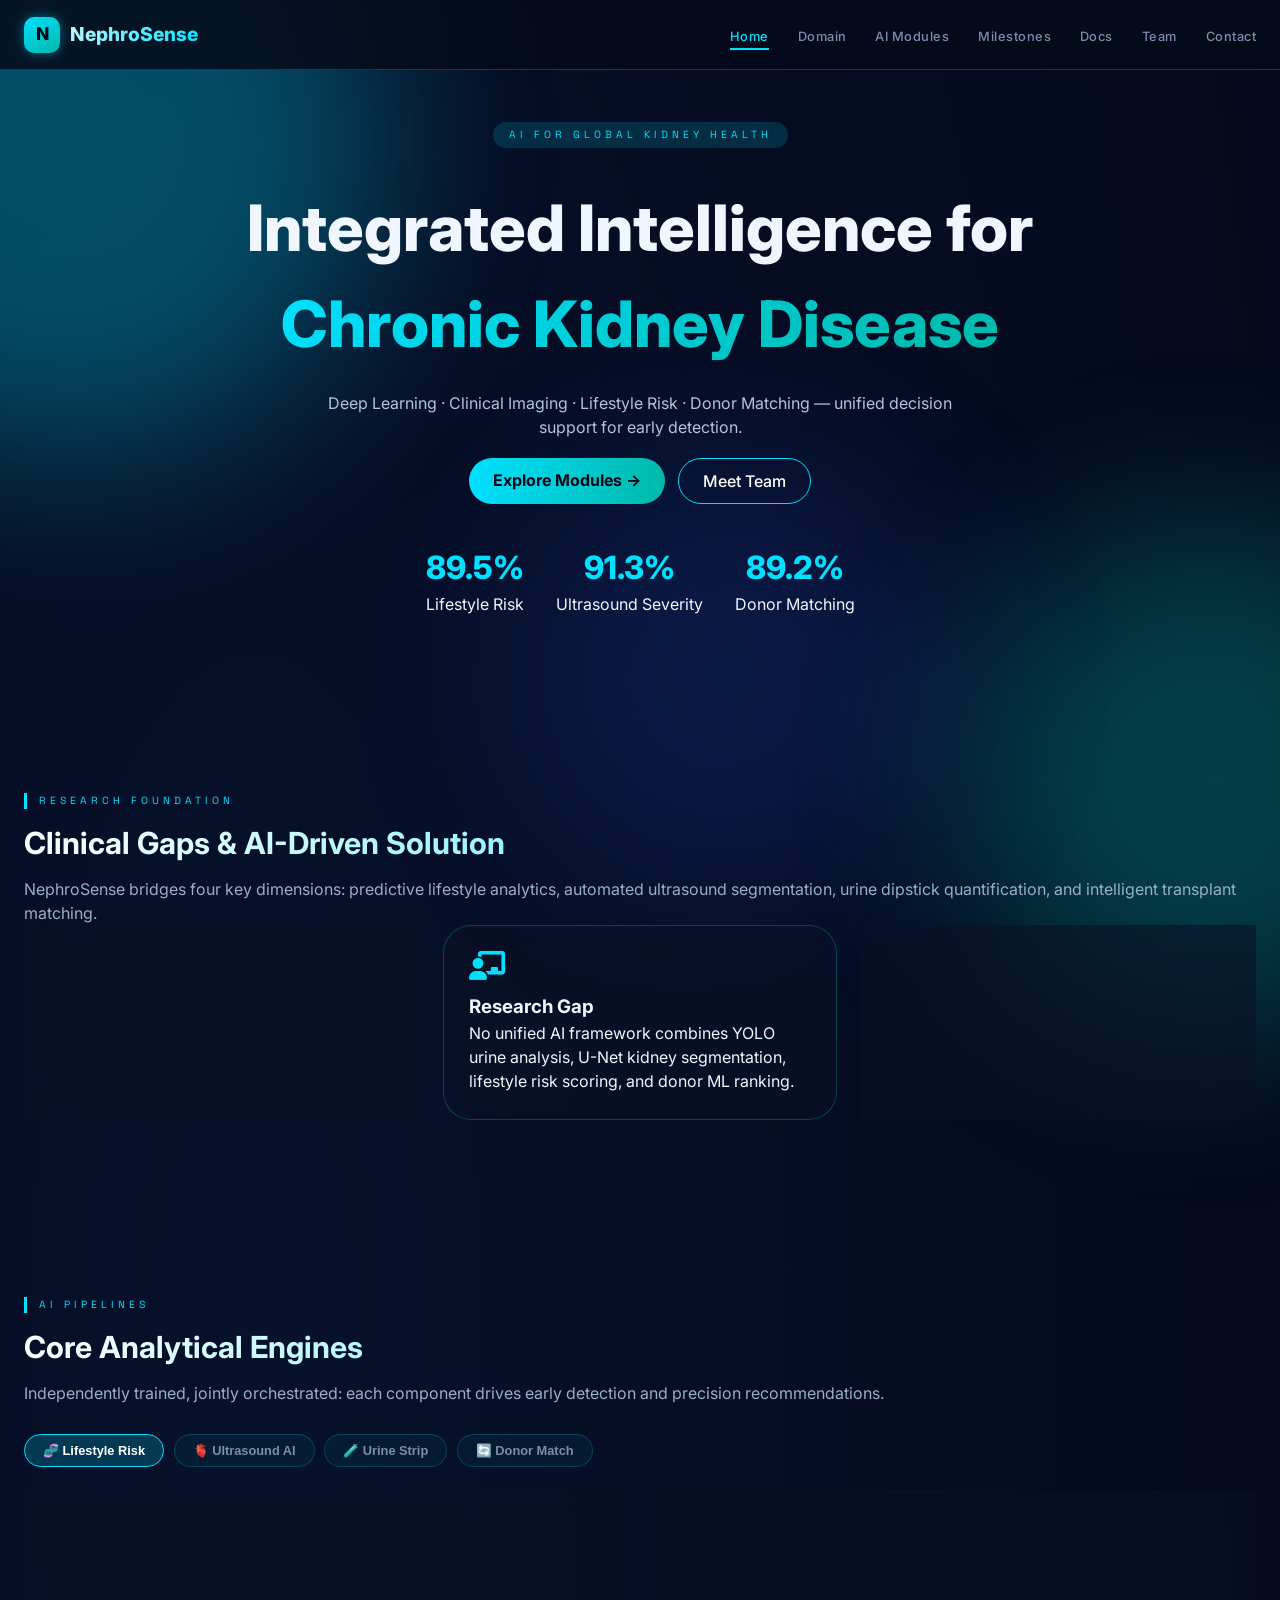
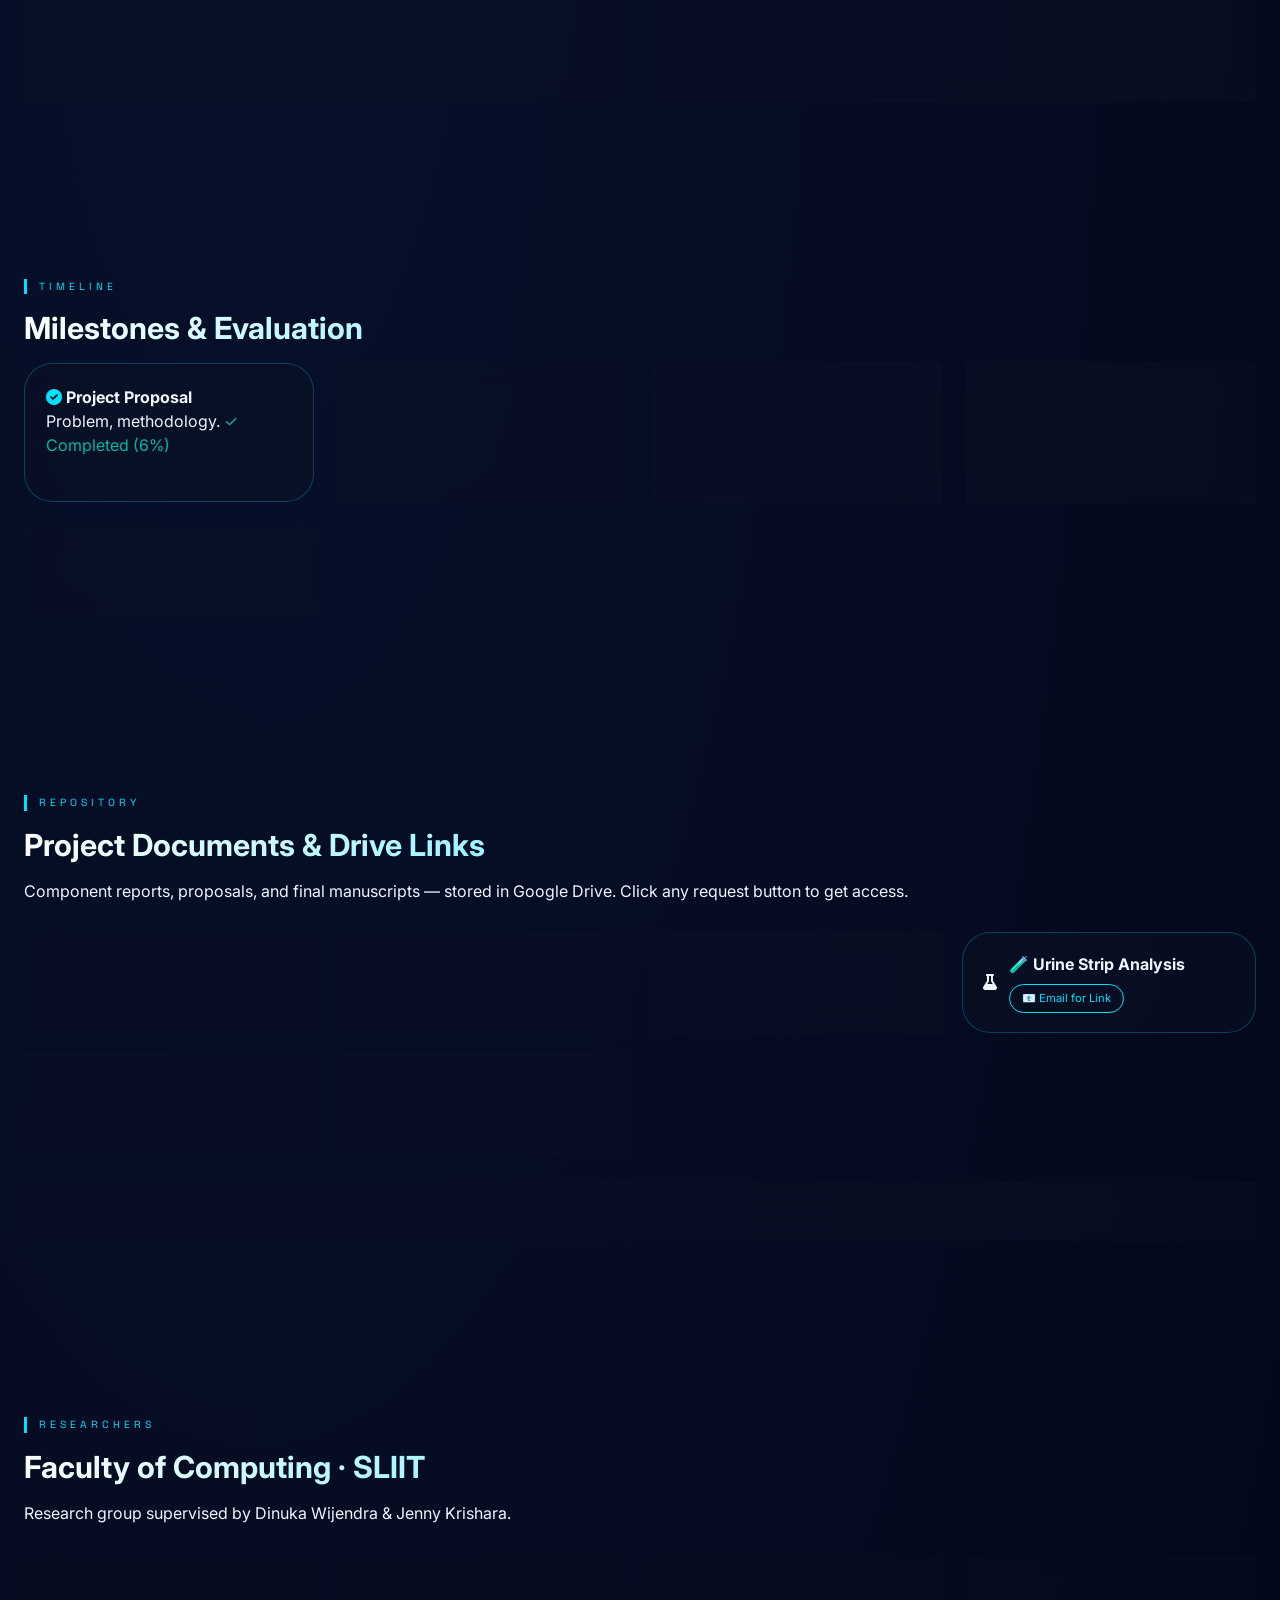
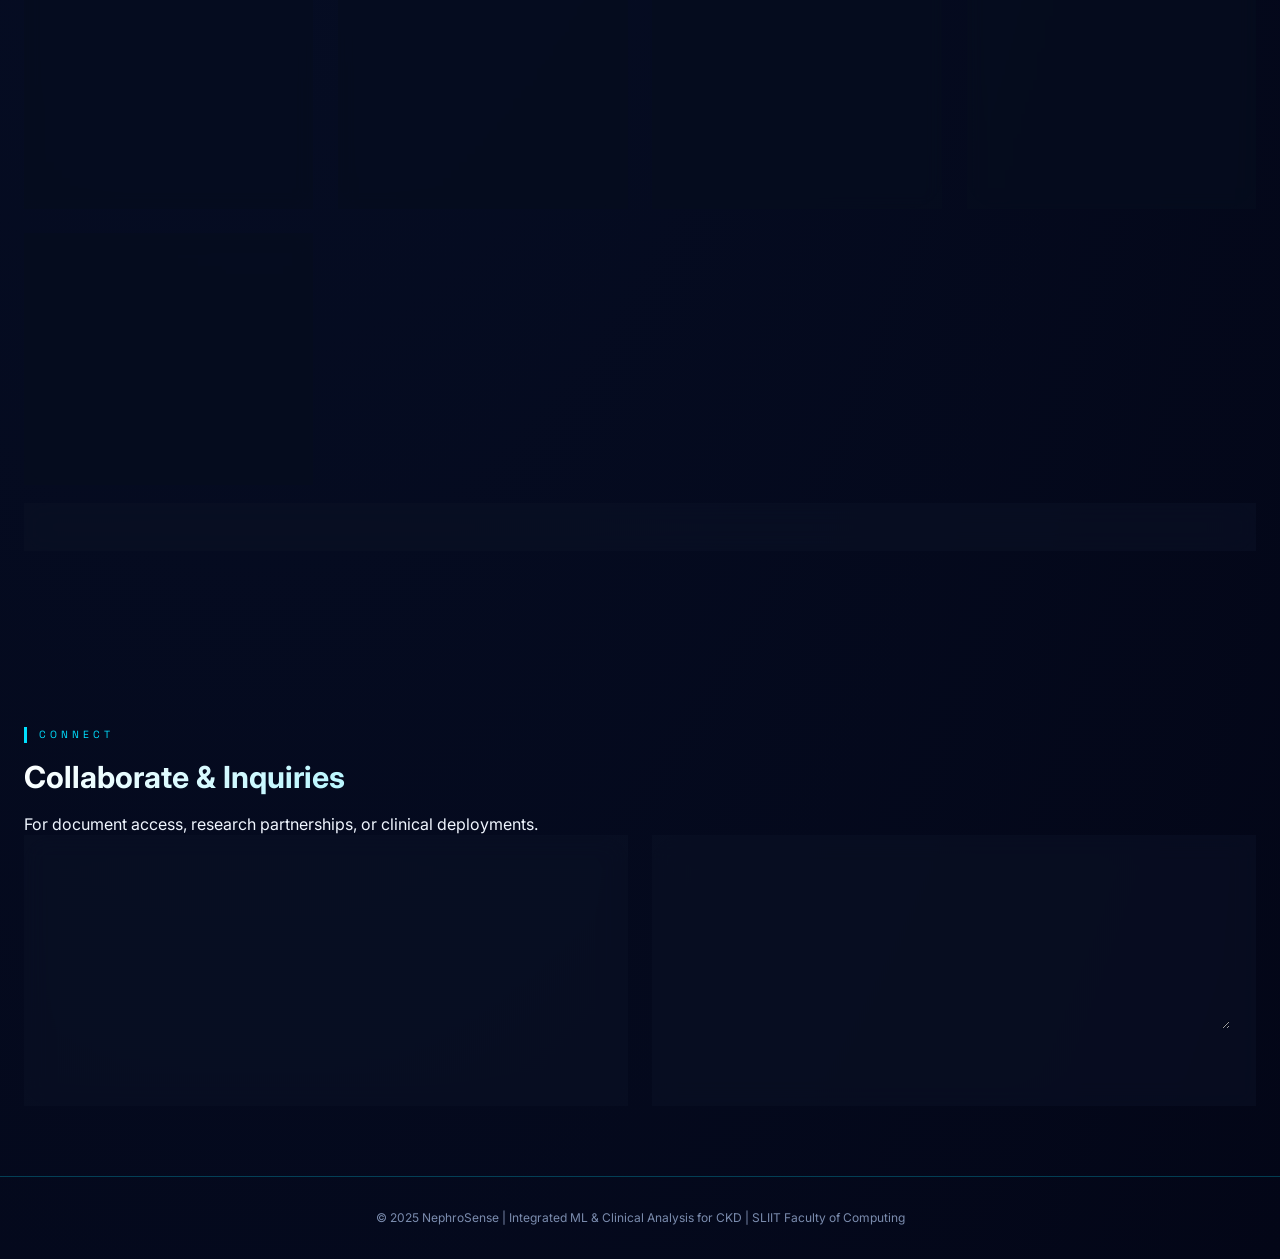
==== index.html @ 420fb4f1 "Add files via upload" ====
<!DOCTYPE html>
<html lang="en">
<head>
  <meta charset="UTF-8">
  <meta name="viewport" content="width=device-width, initial-scale=1.0, viewport-fit=cover">
  <title>NephroSense | AI for CKD Management – SLIIT Research</title>
  <link href="https://fonts.googleapis.com/css2?family=Inter:opsz,wght@14..32,300;14..32,400;14..32,500;14..32,600;14..32,700;14..32,800&family=Space+Grotesk:wght@400;500;600;700&display=swap" rel="stylesheet">
  <link rel="stylesheet" href="https://cdnjs.cloudflare.com/ajax/libs/font-awesome/6.0.0-beta3/css/all.min.css">
  <style>
    * {
      margin: 0;
      padding: 0;
      box-sizing: border-box;
    }

    :root {
      --deep-space: #050b1a;
      --cosmic-blue: #0a1226;
      --nebula-cyan: #00e0ff;
      --aurora-teal: #00b8a9;
      --stellar-white: #f0f6ff;
      --star-dust: #7b8cae;
      --glass-border: rgba(0, 224, 255, 0.25);
      --glow-shadow: 0 0 15px rgba(0, 224, 255, 0.3);
    }

    body {
      background: radial-gradient(ellipse at 20% 30%, #07112b, #030617);
      font-family: 'Inter', sans-serif;
      color: var(--stellar-white);
      line-height: 1.5;
      overflow-x: hidden;
      scroll-behavior: smooth;
    }

    /* animated orbs background */
    .orb {
      position: fixed;
      border-radius: 50%;
      filter: blur(90px);
      opacity: 0.3;
      z-index: 0;
      pointer-events: none;
      animation: floatOrb 24s infinite alternate ease-in-out;
    }

    @keyframes floatOrb {
      0% { transform: translate(0, 0) scale(1); opacity: 0.2; }
      100% { transform: translate(80px, -60px) scale(1.2); opacity: 0.4; }
    }

    .orb1 { width: 50vw; height: 50vw; background: #00e0ff; top: -20vh; left: -20vw; animation-duration: 28s; }
    .orb2 { width: 40vw; height: 40vw; background: #00b8a9; bottom: -15vh; right: -15vw; animation-duration: 34s; animation-direction: alternate-reverse; }
    .orb3 { width: 35vw; height: 35vw; background: #2b5eff; top: 50%; left: 40%; animation-duration: 40s; opacity: 0.15; }

    /* glassmorphic navigation - mobile first */
    nav {
      position: fixed;
      top: 0;
      left: 0;
      width: 100%;
      backdrop-filter: blur(20px);
      background: rgba(5, 11, 26, 0.85);
      border-bottom: 1px solid var(--glass-border);
      z-index: 100;
      padding: 0 1.5rem;
      display: flex;
      align-items: center;
      justify-content: space-between;
      height: 70px;
      transition: 0.3s;
    }

    .logo {
      display: flex;
      align-items: center;
      gap: 10px;
      font-weight: 800;
      font-size: 1.2rem;
      background: linear-gradient(120deg, #fff, var(--nebula-cyan));
      -webkit-background-clip: text;
      background-clip: text;
      color: transparent;
    }

    .logo-icon {
      width: 36px;
      height: 36px;
      background: linear-gradient(145deg, var(--nebula-cyan), var(--aurora-teal));
      border-radius: 10px;
      display: flex;
      align-items: center;
      justify-content: center;
      font-weight: 800;
      color: #030617;
      font-size: 1.1rem;
      box-shadow: 0 0 12px rgba(0,224,255,0.4);
    }

    /* hamburger for mobile */
    .menu-toggle {
      display: none;
      font-size: 1.6rem;
      background: none;
      border: none;
      color: var(--nebula-cyan);
      cursor: pointer;
    }

    .nav-links {
      display: flex;
      gap: 1.8rem;
      list-style: none;
      transition: all 0.3s ease;
    }

    .nav-links a {
      text-decoration: none;
      font-weight: 500;
      color: var(--star-dust);
      transition: 0.2s;
      font-size: 0.8rem;
      letter-spacing: 0.5px;
      position: relative;
    }

    .nav-links a::after {
      content: '';
      position: absolute;
      bottom: -6px;
      left: 0;
      width: 0;
      height: 2px;
      background: var(--nebula-cyan);
      transition: 0.3s;
    }

    .nav-links a:hover::after, .nav-links a.active::after {
      width: 100%;
    }
    .nav-links a:hover, .nav-links a.active {
      color: var(--nebula-cyan);
    }

    /* container responsive */
    .container {
      max-width: 1280px;
      margin: 0 auto;
      padding: 100px 1.5rem 70px;
      position: relative;
      z-index: 2;
    }

    .section-label {
      font-family: 'Space Grotesk', monospace;
      font-size: 0.65rem;
      text-transform: uppercase;
      letter-spacing: 4px;
      color: var(--nebula-cyan);
      display: inline-block;
      margin-bottom: 1rem;
      border-left: 3px solid var(--nebula-cyan);
      padding-left: 12px;
    }

    h2 {
      font-size: 1.9rem;
      font-weight: 700;
      background: linear-gradient(135deg, #ffffff, var(--nebula-cyan));
      -webkit-background-clip: text;
      background-clip: text;
      color: transparent;
      margin-bottom: 1rem;
      line-height: 1.2;
    }

    /* reveal animations */
    .reveal {
      opacity: 0;
      transform: translateY(30px);
      transition: opacity 0.8s cubic-bezier(0.2, 0.9, 0.4, 1.1), transform 0.7s ease;
    }
    .reveal.visible {
      opacity: 1;
      transform: translateY(0);
    }

    /* glass cards */
    .glass-card {
      background: rgba(10, 18, 38, 0.6);
      backdrop-filter: blur(12px);
      border: 1px solid var(--glass-border);
      border-radius: 28px;
      transition: all 0.35s;
      overflow: hidden;
    }
    .glass-card:hover {
      transform: translateY(-5px);
      border-color: var(--nebula-cyan);
      box-shadow: var(--glow-shadow);
    }

    .domain-grid {
      display: grid;
      grid-template-columns: repeat(auto-fit, minmax(280px, 1fr));
      gap: 1.5rem;
    }
    .domain-card {
      padding: 1.6rem;
    }

    /* component tabs responsive */
    .component-tabs {
      display: flex;
      gap: 0.6rem;
      flex-wrap: wrap;
      margin: 1.8rem 0 1.5rem;
    }
    .comp-tab {
      background: rgba(0, 224, 255, 0.05);
      border: 1px solid rgba(0, 224, 255, 0.2);
      padding: 8px 18px;
      border-radius: 60px;
      font-weight: 600;
      font-size: 0.8rem;
      cursor: pointer;
      transition: 0.2s;
      color: var(--star-dust);
      flex-shrink: 0;
    }
    .comp-tab.active, .comp-tab:hover {
      background: rgba(0, 224, 255, 0.2);
      border-color: var(--nebula-cyan);
      color: white;
    }

    .comp-panel {
      display: none;
      grid-template-columns: 1fr;
      gap: 1.8rem;
    }
    .comp-panel.active {
      display: grid;
    }
    @media (min-width: 760px) {
      .comp-panel.active {
        grid-template-columns: 1fr 1fr;
      }
    }

    /* team grid mobile */
    .team-grid {
      display: grid;
      grid-template-columns: repeat(auto-fit, minmax(230px, 1fr));
      gap: 1.6rem;
      margin-top: 2rem;
    }
    .team-card {
      background: rgba(6, 14, 30, 0.7);
      backdrop-filter: blur(8px);
      border-radius: 32px;
      padding: 1.4rem 0.8rem;
      text-align: center;
      border: 1px solid rgba(0,224,255,0.2);
      transition: 0.3s;
    }
    .team-photo {
      width: 110px;
      height: 110px;
      border-radius: 50%;
      object-fit: cover;
      margin: 0 auto 1rem;
      border: 3px solid var(--nebula-cyan);
      cursor: pointer;
      transition: 0.2s;
    }

    /* documents grid */
    .doc-grid {
      display: grid;
      grid-template-columns: repeat(auto-fill, minmax(260px, 1fr));
      gap: 1.2rem;
      margin: 1.8rem 0;
    }
    .doc-card {
      padding: 1.2rem;
      display: flex;
      gap: 0.8rem;
      align-items: center;
    }
    .drive-link-btn {
      background: none;
      border: 1px solid var(--nebula-cyan);
      padding: 5px 12px;
      border-radius: 60px;
      font-size: 0.7rem;
      color: var(--nebula-cyan);
      display: inline-block;
      margin-top: 8px;
      cursor: pointer;
      transition: 0.2s;
    }

    .btn-glow {
      background: linear-gradient(95deg, var(--nebula-cyan), var(--aurora-teal));
      border: none;
      padding: 10px 24px;
      border-radius: 60px;
      font-weight: 700;
      color: #030617;
      transition: 0.3s;
      cursor: pointer;
    }

    /* mobile navigation drawer */
    @media (max-width: 768px) {
      .menu-toggle {
        display: block;
      }
      .nav-links {
        position: fixed;
        top: 70px;
        left: -100%;
        width: 70%;
        height: calc(100vh - 70px);
        background: rgba(5, 11, 26, 0.95);
        backdrop-filter: blur(20px);
        flex-direction: column;
        align-items: center;
        justify-content: flex-start;
        padding: 2rem 0;
        gap: 1.8rem;
        transition: left 0.3s ease;
        border-right: 1px solid var(--glass-border);
        z-index: 99;
      }
      .nav-links.open {
        left: 0;
      }
      .container {
        padding: 90px 1.2rem 60px;
      }
      h2 {
        font-size: 1.7rem;
      }
      .hero-stats-mobile {
        flex-direction: column;
        gap: 1rem;
      }
    }

    footer {
      border-top: 1px solid var(--glass-border);
      text-align: center;
      padding: 2rem 1rem;
      font-size: 0.75rem;
      color: var(--star-dust);
    }
    .intro-stats {
      display: flex;
      flex-wrap: wrap;
      justify-content: center;
      gap: 2rem;
      margin-top: 2.5rem;
    }
    .stat-block {
      text-align: center;
    }
    .stat-number {
      font-size: 2rem;
      font-weight: 800;
      color: var(--nebula-cyan);
    }
  </style>
</head>
<body>
<div class="orb orb1"></div>
<div class="orb orb2"></div>
<div class="orb orb3"></div>

<nav>
  <div class="logo"><span class="logo-icon">N</span> NephroSense</div>
  <button class="menu-toggle" id="menuToggle" aria-label="Menu"><i class="fas fa-bars"></i></button>
  <ul class="nav-links" id="navLinks">
    <li><a href="#home" class="active">Home</a></li>
    <li><a href="#domain">Domain</a></li>
    <li><a href="#components">AI Modules</a></li>
    <li><a href="#milestones">Milestones</a></li>
    <li><a href="#documents">Docs</a></li>
    <li><a href="#about">Team</a></li>
    <li><a href="#contact">Contact</a></li>
  </ul>
</nav>

<!-- Hero Section -->
<section id="home">
  <div class="container" style="text-align: center; padding-top: 120px;">
    <div class="reveal">
      <div class="section-label" style="border-left: none; background: rgba(0,224,255,0.15); display: inline-block; border-radius: 60px; padding: 5px 16px;">AI for Global Kidney Health</div>
      <h1 style="font-size: clamp(2rem, 7vw, 4rem); font-weight: 800; margin: 1rem 0;">Integrated Intelligence for<br><span style="background: linear-gradient(135deg, #00e0ff, #00b8a9); -webkit-background-clip:text; background-clip:text; color:transparent;">Chronic Kidney Disease</span></h1>
      <p style="max-width: 680px; margin: 1.2rem auto; color: #b0c4de; font-size: 1rem;">Deep Learning · Clinical Imaging · Lifestyle Risk · Donor Matching — unified decision support for early detection.</p>
      <div style="display: flex; gap: 0.8rem; justify-content: center; flex-wrap: wrap;">
        <a href="#components" class="btn-glow" style="text-decoration: none;">Explore Modules →</a>
        <a href="#about" style="text-decoration: none; border:1px solid var(--nebula-cyan); padding:10px 24px; border-radius:60px; color:white; font-weight:500;">Meet Team</a>
      </div>
      <div class="intro-stats">
        <div class="stat-block"><span class="stat-number">89.5%</span><br>Lifestyle Risk</div>
        <div class="stat-block"><span class="stat-number">91.3%</span><br>Ultrasound Severity</div>
        <div class="stat-block"><span class="stat-number">89.2%</span><br>Donor Matching</div>
      </div>
    </div>
  </div>
</section>

<!-- Domain -->
<section id="domain">
  <div class="container">
    <div class="reveal"><div class="section-label">Research Foundation</div><h2>Clinical Gaps & AI-Driven Solution</h2><p style="color:#9aaec5;">NephroSense bridges four key dimensions: predictive lifestyle analytics, automated ultrasound segmentation, urine dipstick quantification, and intelligent transplant matching.</p></div>
    <div class="domain-grid">
      <div class="glass-card domain-card reveal"><i class="fas fa-microscope" style="font-size: 1.8rem; margin-bottom: 0.8rem; color: var(--nebula-cyan);"></i><h3>Literature Synthesis</h3><p>Existing works focus on isolated biomarkers; missing integration of lifestyle logs, imaging, and donor compatibility in real-time.</p></div>
      <div class="glass-card domain-card reveal"><i class="fas fa-chalkboard-user" style="font-size: 1.8rem; margin-bottom: 0.8rem; color: var(--nebula-cyan);"></i><h3>Research Gap</h3><p>No unified AI framework combines YOLO urine analysis, U-Net kidney segmentation, lifestyle risk scoring, and donor ML ranking.</p></div>
      <div class="glass-card domain-card reveal"><i class="fas fa-chart-line" style="font-size: 1.8rem; margin-bottom: 0.8rem; color: var(--nebula-cyan);"></i><h3>Novel Contribution</h3><p>Four-component integration with explainable outputs (SHAP, risk scores) and real-time inference for resource-constrained settings.</p></div>
    </div>
  </div>
</section>

<!-- Four AI Components -->
<section id="components">
  <div class="container">
    <div class="reveal"><div class="section-label">AI Pipelines</div><h2>Core Analytical Engines</h2><p style="color:#9aaec5;">Independently trained, jointly orchestrated: each component drives early detection and precision recommendations.</p></div>
    <div class="component-tabs">
      <button class="comp-tab active" onclick="showComponent('lifestyle')">🧬 Lifestyle Risk</button>
      <button class="comp-tab" onclick="showComponent('ultrasound')">🫀 Ultrasound AI</button>
      <button class="comp-tab" onclick="showComponent('urine')">🧪 Urine Strip</button>
      <button class="comp-tab" onclick="showComponent('donor')">🔄 Donor Match</button>
    </div>
    <div id="comp-lifestyle" class="comp-panel active">
      <div class="glass-card" style="padding:1.5rem;"><h3>🏃‍♂️ Lifestyle & Clinical Risk Prediction</h3><p>Random Forest classifier (89.5% accuracy) trained on demographics, BP, glucose, physical activity, diet logs. Risk levels: Low / Moderate / High. Rule-based engine generates personalized diet, hydration, sodium, exercise plans.</p><div style="margin-top:0.8rem;"><span style="background: rgba(0,224,255,0.2); padding: 4px 12px; border-radius: 40px; font-size:0.75rem;">Random Forest</span> <span style="background: rgba(0,224,255,0.2); padding:4px 12px; border-radius:40px; font-size:0.75rem;">XGBoost</span> <span style="background: rgba(0,224,255,0.2); padding:4px 12px; border-radius:40px; font-size:0.75rem;">SHAP values</span></div></div>
      <div class="glass-card" style="padding:1.5rem;"><i class="fas fa-chart-simple"></i> <strong>Actionable Outputs:</strong> Risk score (%), daily fluid intake, low-sodium meal suggestions, step goals. Validated with 94% clinical appropriateness.</div>
    </div>
    <div id="comp-ultrasound" class="comp-panel">
      <div class="glass-card" style="padding:1.5rem;"><h3>🩻 U-Net Kidney Segmentation & Severity</h3><p>U-Net CNN segments renal ultrasound; distance transform extracts cortex thickness. Severity: Healthy, Mild, Severe. Validation accuracy 89.88% (outperforms FCN, LinkNet).</p></div>
      <div class="glass-card" style="padding:1.5rem;"><i class="fas fa-chart-area"></i> <strong>Automated report:</strong> kidney region, max/min cortex thickness, severity stage, probability map. Real-time inference ready.</div>
    </div>
    <div id="comp-urine" class="comp-panel">
      <div class="glass-card" style="padding:1.5rem;"><h3>🧪 YOLOv8 + Dual-Channel CNN Urinalysis</h3><p>YOLOv8n segments test pads from smartphone images; HSV features + illumination context via dual CNN. SVM classifier achieves 88.12% accuracy across protein, blood, glucose, pH. LAB white balancing robust to lighting.</p><div>Inference: 147ms per strip</div></div>
      <div class="glass-card" style="padding:1.5rem;"><i class="fas fa-chart-line"></i> <strong>8 biomarkers</strong> + overall risk stratification. Cost-effective CKD screening for remote areas.</div>
    </div>
    <div id="comp-donor" class="comp-panel">
      <div class="glass-card" style="padding:1.5rem;"><h3>🔗 ML Donor-Recipient Compatibility</h3><p>Random Forest model processes blood type, HLA mismatch, age diff, BMI, dialysis duration, antibody levels → Compatibility Score (0-1). Accuracy 89.2%, precision/recall 0.89. SHAP feature transparency.</p></div>
      <div class="glass-card" style="padding:1.5rem;"><i class="fas fa-hand-holding-heart"></i> <strong>Ranked donor list:</strong> High (CS≥0.75), Moderate (0.5-0.75), Low (<0.5). Supports clinical transplant decisions.</div>
    </div>
  </div>
</section>

<!-- Milestones -->
<section id="milestones">
  <div class="container">
    <div class="reveal"><div class="section-label">Timeline</div><h2>Milestones & Evaluation</h2></div>
    <div class="domain-grid">
      <div class="glass-card" style="padding:1.3rem;"><i class="fas fa-check-circle" style="color:#00e0ff;"></i> <strong>Project Proposal</strong><br>Problem, methodology. <span style="color:#00b8a9;">✓ Completed (6%)</span></div>
      <div class="glass-card" style="padding:1.3rem;"><i class="fas fa-chart-line"></i> <strong>Progress I</strong><br>Prototypes: lifestyle model, YOLO, U-Net baseline. <span style="color:#00b8a9;">✓ Completed (12%)</span></div>
      <div class="glass-card" style="padding:1.3rem;"><i class="fas fa-cogs"></i> <strong>Progress II</strong><br>Full integration, clinical validation. <span style="color:#ffd966;">🔜 Upcoming (18%)</span></div>
      <div class="glass-card" style="padding:1.3rem;"><i class="fas fa-file-alt"></i> <strong>Final Assessment</strong><br>Complete platform evaluation. <span style="color:#9aaec5;">⏳ Pending (40%)</span></div>
      <div class="glass-card" style="padding:1.3rem;"><i class="fas fa-microphone-alt"></i> <strong>Viva Voce</strong><br>Oral defense. <span style="color:#9aaec5;">(24% marks)</span></div>
    </div>
  </div>
</section>

<!-- DOCUMENTS with drive link space -->
<section id="documents">
  <div class="container">
    <div class="reveal"><div class="section-label">Repository</div><h2>Project Documents & Drive Links</h2><p>Component reports, proposals, and final manuscripts — stored in Google Drive. Click any request button to get access.</p></div>
    <div class="doc-grid">
      <div class="glass-card doc-card reveal"><i class="fas fa-file-pdf" style="font-size: 1.8rem; color:#00e0ff;"></i><div><strong>📄 Project Proposal</strong><div class="drive-link-btn" onclick="alert('📎 Email nephrosense.research@gmail.com for drive link.')">🔗 Request Link</div></div></div>
      <div class="glass-card doc-card reveal"><i class="fas fa-chart-line"></i><div><strong>📘 Lifestyle Module</strong><div class="drive-link-btn" onclick="alert('Drive access: contact supervisor or team lead.')">🔗 Get Doc</div></div></div>
      <div class="glass-card doc-card reveal"><i class="fas fa-eye"></i><div><strong>🩻 Ultrasound U-Net Report</strong><div class="drive-link-btn" onclick="alert('Request via research group email.')">🔗 Request Link</div></div></div>
      <div class="glass-card doc-card reveal"><i class="fas fa-flask"></i><div><strong>🧪 Urine Strip Analysis</strong><div class="drive-link-btn" onclick="alert('Send email to nephrosense.research@gmail.com')">📧 Email for Link</div></div></div>
      <div class="glass-card doc-card reveal"><i class="fas fa-handshake"></i><div><strong>🔄 Donor Matching ML</strong><div class="drive-link-btn" onclick="alert('Shared folder accessible for reviewers.')">🔗 Request Access</div></div></div>
      <div class="glass-card doc-card reveal"><i class="fas fa-folder-open"></i><div><strong>📁 Final Thesis (pending)</strong><div class="drive-link-btn" style="opacity:0.6;">⌛ After submission</div></div></div>
    </div>
    <div class="glass-card" style="padding: 1rem; text-align: center;"><i class="fas fa-link"></i> Main Group Drive: all documents centrally stored. Click any button to request, or email <strong>nephrosense.research@gmail.com</strong> for instant shared folder.</div>
  </div>
</section>

<!-- TEAM SECTION with photo upload slots (mobile friendly) -->
<section id="about">
  <div class="container">
    <div class="reveal"><div class="section-label">Researchers</div><h2>Faculty of Computing · SLIIT</h2><p>Research group supervised by Dinuka Wijendra & Jenny Krishara.</p></div>
    <div class="team-grid">
      <div class="team-card"><img class="team-photo" id="photo0" src="data:image/svg+xml,%3Csvg xmlns='http://www.w3.org/2000/svg' width='130' height='130' viewBox='0 0 130 130'%3E%3Crect width='130' height='130' fill='%23122644'/%3E%3Ctext x='50%25' y='50%25' fill='%2300e0ff' text-anchor='middle' dy='.3em' font-size='36'%3E📸%3C/text%3E%3C/svg%3E" onclick="document.getElementById('file0').click()"><input type="file" id="file0" style="display:none" accept="image/*" onchange="previewPhoto(event,0)"><h4>Sithija Ranathunga</h4><p>Lifestyle Prediction</p><small>sithijatharuka41@gmail.com</small></div>
      <div class="team-card"><img class="team-photo" id="photo1" src="data:image/svg+xml,%3Csvg xmlns='http://www.w3.org/2000/svg' width='130' height='130' viewBox='0 0 130 130'%3E%3Crect width='130' height='130' fill='%23122644'/%3E%3Ctext x='50%25' y='50%25' fill='%2300e0ff' text-anchor='middle' dy='.3em' font-size='36'%3E📸%3C/text%3E%3C/svg%3E" onclick="document.getElementById('file1').click()"><input type="file" id="file1" style="display:none" accept="image/*" onchange="previewPhoto(event,1)"><h4>Ashini Madinu</h4><p>Urine Test / YOLO</p><small>ashinimadinu02@gmail.com</small></div>
      <div class="team-card"><img class="team-photo" id="photo2" src="data:image/svg+xml,%3Csvg xmlns='http://www.w3.org/2000/svg' width='130' height='130' viewBox='0 0 130 130'%3E%3Crect width='130' height='130' fill='%23122644'/%3E%3Ctext x='50%25' y='50%25' fill='%2300e0ff' text-anchor='middle' dy='.3em' font-size='36'%3E📸%3C/text%3E%3C/svg%3E" onclick="document.getElementById('file2').click()"><input type="file" id="file2" style="display:none" accept="image/*" onchange="previewPhoto(event,2)"><h4>Harsha Shehani</h4><p>Ultrasound (U-Net)</p><small>harshashehani2001@gmail.com</small></div>
      <div class="team-card"><img class="team-photo" id="photo3" src="data:image/svg+xml,%3Csvg xmlns='http://www.w3.org/2000/svg' width='130' height='130' viewBox='0 0 130 130'%3E%3Crect width='130' height='130' fill='%23122644'/%3E%3Ctext x='50%25' y='50%25' fill='%2300e0ff' text-anchor='middle' dy='.3em' font-size='36'%3E📸%3C/text%3E%3C/svg%3E" onclick="document.getElementById('file3').click()"><input type="file" id="file3" style="display:none" accept="image/*" onchange="previewPhoto(event,3)"><h4>Nirasha Roshali</h4><p>Donor Matching</p><small>nirasharosh@gmail.com</small></div>
      <div class="team-card"><img class="team-photo" id="photo4" src="data:image/svg+xml,%3Csvg xmlns='http://www.w3.org/2000/svg' width='130' height='130' viewBox='0 0 130 130'%3E%3Crect width='130' height='130' fill='%23122644'/%3E%3Ctext x='50%25' y='50%25' fill='%2300e0ff' text-anchor='middle' dy='.3em' font-size='36'%3E📸%3C/text%3E%3C/svg%3E" onclick="document.getElementById('file4').click()"><input type="file" id="file4" style="display:none" accept="image/*" onchange="previewPhoto(event,4)"><h4>Dinuka Wijendra</h4><p>Supervisor</p><small>dinuka.w@slit.lk</small></div>
    </div>
    <div class="glass-card" style="margin-top: 1.2rem; padding: 0.8rem; text-align:center; font-size:0.8rem;"><i class="fas fa-upload"></i> Click any profile photo to upload actual team image (preview stored locally). Replace placeholders with your photos.</div>
  </div>
</section>

<!-- Contact -->
<section id="contact">
  <div class="container">
    <div class="reveal"><div class="section-label">Connect</div><h2>Collaborate & Inquiries</h2><p>For document access, research partnerships, or clinical deployments.</p></div>
    <div style="display: flex; flex-wrap: wrap; gap: 1.5rem;">
      <div class="glass-card" style="flex:1; padding:1.5rem;"><i class="fas fa-envelope"></i> nephrosense.research@gmail.com<br><i class="fas fa-map-marker-alt" style="margin-top:1rem;"></i> SLIIT, Malabe, Sri Lanka<br><i class="fas fa-globe"></i> cdap.sliit.lk</div>
      <div class="glass-card" style="flex:1; padding:1.5rem;"><form onsubmit="alert('Thank you! Your message has been sent to research team.'); return false;"><input type="text" placeholder="Full Name" style="width:100%; background:#0f1a2f; border:1px solid #00e0ff40; padding:10px; border-radius: 60px; margin-bottom:12px;"><input type="email" placeholder="Email" style="width:100%; background:#0f1a2f; border:1px solid #00e0ff40; padding:10px; border-radius:60px; margin-bottom:12px;"><textarea rows="3" placeholder="Request document link or specific inquiry" style="width:100%; background:#0f1a2f; border-radius:24px; padding:12px;"></textarea><button class="btn-glow" style="margin-top:10px;">Send Message →</button></form></div>
    </div>
  </div>
</section>
<footer>
  <p>© 2025 NephroSense | Integrated ML & Clinical Analysis for CKD | SLIIT Faculty of Computing</p>
</footer>

<script>
  function showComponent(id) {
    document.querySelectorAll('.comp-panel').forEach(p => p.classList.remove('active'));
    document.querySelectorAll('.comp-tab').forEach(t => t.classList.remove('active'));
    document.getElementById('comp-'+id).classList.add('active');
    event.target.classList.add('active');
  }
  function previewPhoto(event, idx) {
    const file = event.target.files[0];
    if (file) {
      const reader = new FileReader();
      reader.onload = function(e) {
        const img = document.getElementById('photo'+idx);
        if (img) img.src = e.target.result;
      };
      reader.readAsDataURL(file);
    }
  }
  // Mobile menu toggle
  const menuToggle = document.getElementById('menuToggle');
  const navLinks = document.getElementById('navLinks');
  if (menuToggle) {
    menuToggle.addEventListener('click', () => {
      navLinks.classList.toggle('open');
    });
    document.querySelectorAll('.nav-links a').forEach(link => {
      link.addEventListener('click', () => navLinks.classList.remove('open'));
    });
  }
  // scroll reveal
  const observer = new IntersectionObserver((entries) => {
    entries.forEach(entry => { if (entry.isIntersecting) entry.target.classList.add('visible'); });
  }, { threshold: 0.1, rootMargin: '0px 0px -20px 0px' });
  document.querySelectorAll('.reveal').forEach(el => observer.observe(el));
</script>
</body>
</html>
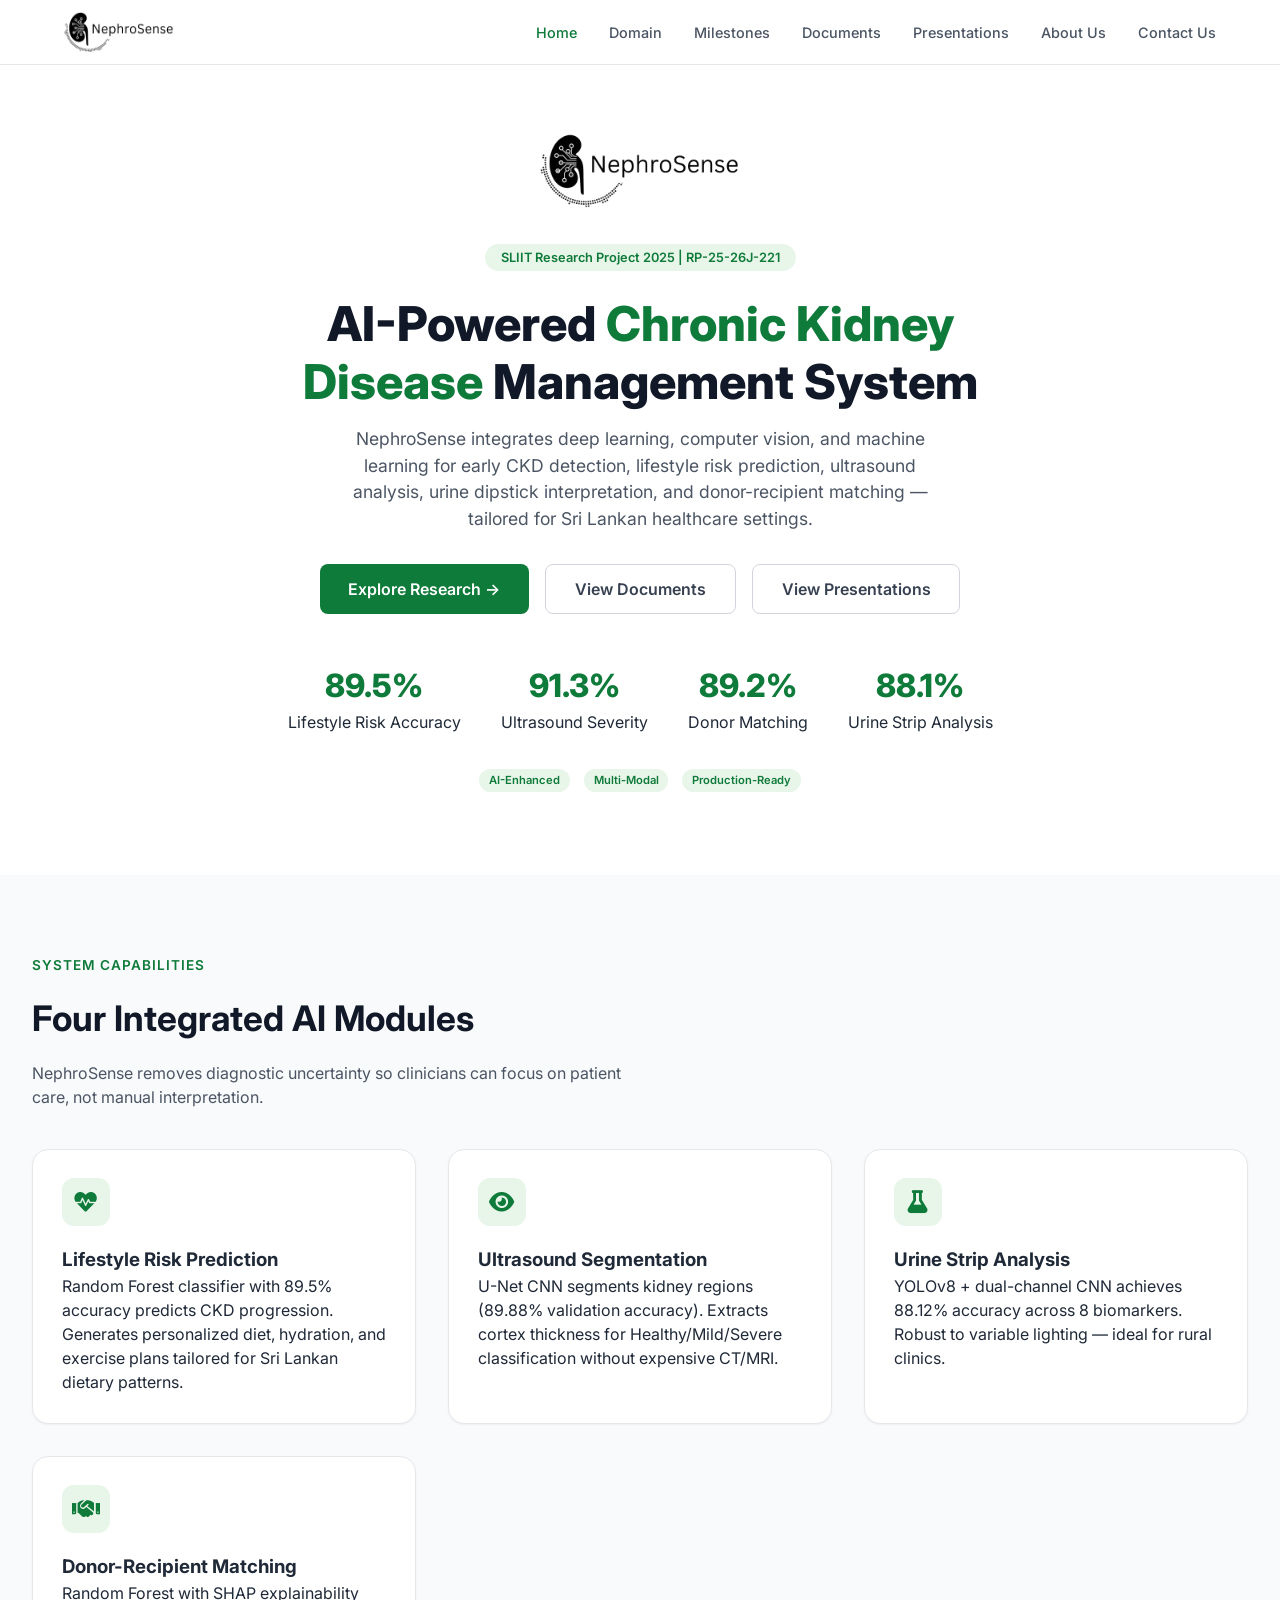
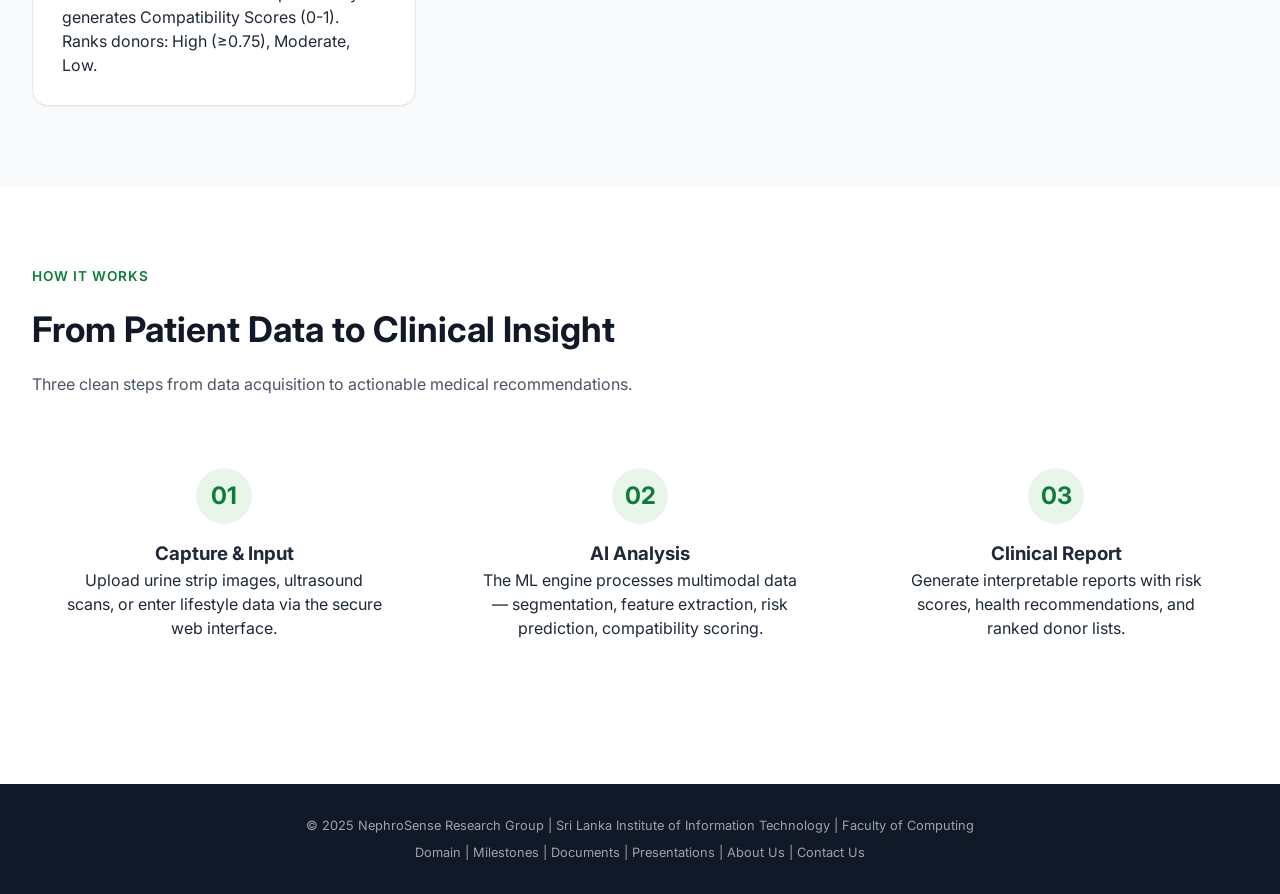
==== commit 0f29c7fc: "change theme and content" ====
--- a/index.html
+++ b/index.html
@@ -2,550 +2,138 @@
 <html lang="en">
 <head>
   <meta charset="UTF-8">
-  <meta name="viewport" content="width=device-width, initial-scale=1.0, viewport-fit=cover">
-  <title>NephroSense | AI for CKD Management – SLIIT Research</title>
-  <link href="https://fonts.googleapis.com/css2?family=Inter:opsz,wght@14..32,300;14..32,400;14..32,500;14..32,600;14..32,700;14..32,800&family=Space+Grotesk:wght@400;500;600;700&display=swap" rel="stylesheet">
+  <meta name="viewport" content="width=device-width, initial-scale=1.0">
+  <title>NephroSense | AI-Powered CKD Management System</title>
+  <link href="https://fonts.googleapis.com/css2?family=Inter:opsz,wght@14..32,300;400;500;600;700;800&display=swap" rel="stylesheet">
   <link rel="stylesheet" href="https://cdnjs.cloudflare.com/ajax/libs/font-awesome/6.0.0-beta3/css/all.min.css">
-  <style>
-    * {
-      margin: 0;
-      padding: 0;
-      box-sizing: border-box;
-    }
-
-    :root {
-      --deep-space: #050b1a;
-      --cosmic-blue: #0a1226;
-      --nebula-cyan: #00e0ff;
-      --aurora-teal: #00b8a9;
-      --stellar-white: #f0f6ff;
-      --star-dust: #7b8cae;
-      --glass-border: rgba(0, 224, 255, 0.25);
-      --glow-shadow: 0 0 15px rgba(0, 224, 255, 0.3);
-    }
-
-    body {
-      background: radial-gradient(ellipse at 20% 30%, #07112b, #030617);
-      font-family: 'Inter', sans-serif;
-      color: var(--stellar-white);
-      line-height: 1.5;
-      overflow-x: hidden;
-      scroll-behavior: smooth;
-    }
-
-    /* animated orbs background */
-    .orb {
-      position: fixed;
-      border-radius: 50%;
-      filter: blur(90px);
-      opacity: 0.3;
-      z-index: 0;
-      pointer-events: none;
-      animation: floatOrb 24s infinite alternate ease-in-out;
-    }
-
-    @keyframes floatOrb {
-      0% { transform: translate(0, 0) scale(1); opacity: 0.2; }
-      100% { transform: translate(80px, -60px) scale(1.2); opacity: 0.4; }
-    }
-
-    .orb1 { width: 50vw; height: 50vw; background: #00e0ff; top: -20vh; left: -20vw; animation-duration: 28s; }
-    .orb2 { width: 40vw; height: 40vw; background: #00b8a9; bottom: -15vh; right: -15vw; animation-duration: 34s; animation-direction: alternate-reverse; }
-    .orb3 { width: 35vw; height: 35vw; background: #2b5eff; top: 50%; left: 40%; animation-duration: 40s; opacity: 0.15; }
-
-    /* glassmorphic navigation - mobile first */
-    nav {
-      position: fixed;
-      top: 0;
-      left: 0;
-      width: 100%;
-      backdrop-filter: blur(20px);
-      background: rgba(5, 11, 26, 0.85);
-      border-bottom: 1px solid var(--glass-border);
-      z-index: 100;
-      padding: 0 1.5rem;
-      display: flex;
-      align-items: center;
-      justify-content: space-between;
-      height: 70px;
-      transition: 0.3s;
-    }
-
-    .logo {
-      display: flex;
-      align-items: center;
-      gap: 10px;
-      font-weight: 800;
-      font-size: 1.2rem;
-      background: linear-gradient(120deg, #fff, var(--nebula-cyan));
-      -webkit-background-clip: text;
-      background-clip: text;
-      color: transparent;
-    }
-
-    .logo-icon {
-      width: 36px;
-      height: 36px;
-      background: linear-gradient(145deg, var(--nebula-cyan), var(--aurora-teal));
-      border-radius: 10px;
-      display: flex;
-      align-items: center;
-      justify-content: center;
-      font-weight: 800;
-      color: #030617;
-      font-size: 1.1rem;
-      box-shadow: 0 0 12px rgba(0,224,255,0.4);
-    }
-
-    /* hamburger for mobile */
-    .menu-toggle {
-      display: none;
-      font-size: 1.6rem;
-      background: none;
-      border: none;
-      color: var(--nebula-cyan);
-      cursor: pointer;
-    }
-
-    .nav-links {
-      display: flex;
-      gap: 1.8rem;
-      list-style: none;
-      transition: all 0.3s ease;
-    }
-
-    .nav-links a {
-      text-decoration: none;
-      font-weight: 500;
-      color: var(--star-dust);
-      transition: 0.2s;
-      font-size: 0.8rem;
-      letter-spacing: 0.5px;
-      position: relative;
-    }
-
-    .nav-links a::after {
-      content: '';
-      position: absolute;
-      bottom: -6px;
-      left: 0;
-      width: 0;
-      height: 2px;
-      background: var(--nebula-cyan);
-      transition: 0.3s;
-    }
-
-    .nav-links a:hover::after, .nav-links a.active::after {
-      width: 100%;
-    }
-    .nav-links a:hover, .nav-links a.active {
-      color: var(--nebula-cyan);
-    }
-
-    /* container responsive */
-    .container {
-      max-width: 1280px;
-      margin: 0 auto;
-      padding: 100px 1.5rem 70px;
-      position: relative;
-      z-index: 2;
-    }
-
-    .section-label {
-      font-family: 'Space Grotesk', monospace;
-      font-size: 0.65rem;
-      text-transform: uppercase;
-      letter-spacing: 4px;
-      color: var(--nebula-cyan);
-      display: inline-block;
-      margin-bottom: 1rem;
-      border-left: 3px solid var(--nebula-cyan);
-      padding-left: 12px;
-    }
-
-    h2 {
-      font-size: 1.9rem;
-      font-weight: 700;
-      background: linear-gradient(135deg, #ffffff, var(--nebula-cyan));
-      -webkit-background-clip: text;
-      background-clip: text;
-      color: transparent;
-      margin-bottom: 1rem;
-      line-height: 1.2;
-    }
-
-    /* reveal animations */
-    .reveal {
-      opacity: 0;
-      transform: translateY(30px);
-      transition: opacity 0.8s cubic-bezier(0.2, 0.9, 0.4, 1.1), transform 0.7s ease;
-    }
-    .reveal.visible {
-      opacity: 1;
-      transform: translateY(0);
-    }
-
-    /* glass cards */
-    .glass-card {
-      background: rgba(10, 18, 38, 0.6);
-      backdrop-filter: blur(12px);
-      border: 1px solid var(--glass-border);
-      border-radius: 28px;
-      transition: all 0.35s;
-      overflow: hidden;
-    }
-    .glass-card:hover {
-      transform: translateY(-5px);
-      border-color: var(--nebula-cyan);
-      box-shadow: var(--glow-shadow);
-    }
-
-    .domain-grid {
-      display: grid;
-      grid-template-columns: repeat(auto-fit, minmax(280px, 1fr));
-      gap: 1.5rem;
-    }
-    .domain-card {
-      padding: 1.6rem;
-    }
-
-    /* component tabs responsive */
-    .component-tabs {
-      display: flex;
-      gap: 0.6rem;
-      flex-wrap: wrap;
-      margin: 1.8rem 0 1.5rem;
-    }
-    .comp-tab {
-      background: rgba(0, 224, 255, 0.05);
-      border: 1px solid rgba(0, 224, 255, 0.2);
-      padding: 8px 18px;
-      border-radius: 60px;
-      font-weight: 600;
-      font-size: 0.8rem;
-      cursor: pointer;
-      transition: 0.2s;
-      color: var(--star-dust);
-      flex-shrink: 0;
-    }
-    .comp-tab.active, .comp-tab:hover {
-      background: rgba(0, 224, 255, 0.2);
-      border-color: var(--nebula-cyan);
-      color: white;
-    }
-
-    .comp-panel {
-      display: none;
-      grid-template-columns: 1fr;
-      gap: 1.8rem;
-    }
-    .comp-panel.active {
-      display: grid;
-    }
-    @media (min-width: 760px) {
-      .comp-panel.active {
-        grid-template-columns: 1fr 1fr;
-      }
-    }
-
-    /* team grid mobile */
-    .team-grid {
-      display: grid;
-      grid-template-columns: repeat(auto-fit, minmax(230px, 1fr));
-      gap: 1.6rem;
-      margin-top: 2rem;
-    }
-    .team-card {
-      background: rgba(6, 14, 30, 0.7);
-      backdrop-filter: blur(8px);
-      border-radius: 32px;
-      padding: 1.4rem 0.8rem;
-      text-align: center;
-      border: 1px solid rgba(0,224,255,0.2);
-      transition: 0.3s;
-    }
-    .team-photo {
-      width: 110px;
-      height: 110px;
-      border-radius: 50%;
-      object-fit: cover;
-      margin: 0 auto 1rem;
-      border: 3px solid var(--nebula-cyan);
-      cursor: pointer;
-      transition: 0.2s;
-    }
-
-    /* documents grid */
-    .doc-grid {
-      display: grid;
-      grid-template-columns: repeat(auto-fill, minmax(260px, 1fr));
-      gap: 1.2rem;
-      margin: 1.8rem 0;
-    }
-    .doc-card {
-      padding: 1.2rem;
-      display: flex;
-      gap: 0.8rem;
-      align-items: center;
-    }
-    .drive-link-btn {
-      background: none;
-      border: 1px solid var(--nebula-cyan);
-      padding: 5px 12px;
-      border-radius: 60px;
-      font-size: 0.7rem;
-      color: var(--nebula-cyan);
-      display: inline-block;
-      margin-top: 8px;
-      cursor: pointer;
-      transition: 0.2s;
-    }
-
-    .btn-glow {
-      background: linear-gradient(95deg, var(--nebula-cyan), var(--aurora-teal));
-      border: none;
-      padding: 10px 24px;
-      border-radius: 60px;
-      font-weight: 700;
-      color: #030617;
-      transition: 0.3s;
-      cursor: pointer;
-    }
-
-    /* mobile navigation drawer */
-    @media (max-width: 768px) {
-      .menu-toggle {
-        display: block;
-      }
-      .nav-links {
-        position: fixed;
-        top: 70px;
-        left: -100%;
-        width: 70%;
-        height: calc(100vh - 70px);
-        background: rgba(5, 11, 26, 0.95);
-        backdrop-filter: blur(20px);
-        flex-direction: column;
-        align-items: center;
-        justify-content: flex-start;
-        padding: 2rem 0;
-        gap: 1.8rem;
-        transition: left 0.3s ease;
-        border-right: 1px solid var(--glass-border);
-        z-index: 99;
-      }
-      .nav-links.open {
-        left: 0;
-      }
-      .container {
-        padding: 90px 1.2rem 60px;
-      }
-      h2 {
-        font-size: 1.7rem;
-      }
-      .hero-stats-mobile {
-        flex-direction: column;
-        gap: 1rem;
-      }
-    }
-
-    footer {
-      border-top: 1px solid var(--glass-border);
-      text-align: center;
-      padding: 2rem 1rem;
-      font-size: 0.75rem;
-      color: var(--star-dust);
-    }
-    .intro-stats {
-      display: flex;
-      flex-wrap: wrap;
-      justify-content: center;
-      gap: 2rem;
-      margin-top: 2.5rem;
-    }
-    .stat-block {
-      text-align: center;
-    }
-    .stat-number {
-      font-size: 2rem;
-      font-weight: 800;
-      color: var(--nebula-cyan);
-    }
-  </style>
+  <link rel="stylesheet" href="style.css">
 </head>
 <body>
-<div class="orb orb1"></div>
-<div class="orb orb2"></div>
-<div class="orb orb3"></div>
-
 <nav>
-  <div class="logo"><span class="logo-icon">N</span> NephroSense</div>
-  <button class="menu-toggle" id="menuToggle" aria-label="Menu"><i class="fas fa-bars"></i></button>
+  <a href="index.html" class="logo">
+    <div class="logo-icon">
+      <!-- REPLACE 'nephrosense-logo.png' WITH YOUR ACTUAL LOGO FILE PATH -->
+      <img src="src/logo.png" alt="NephroSense Logo" class="logo-img" onerror="this.parentElement.classList.add('fallback'); this.parentElement.innerHTML='N'">
+    </div>
+  </a>
+  <button class="menu-toggle" id="menuToggle"><i class="fas fa-bars"></i></button>
   <ul class="nav-links" id="navLinks">
-    <li><a href="#home" class="active">Home</a></li>
-    <li><a href="#domain">Domain</a></li>
-    <li><a href="#components">AI Modules</a></li>
-    <li><a href="#milestones">Milestones</a></li>
-    <li><a href="#documents">Docs</a></li>
-    <li><a href="#about">Team</a></li>
-    <li><a href="#contact">Contact</a></li>
+    <li><a href="index.html" class="active">Home</a></li>
+    <li><a href="domain.html">Domain</a></li>
+    <li><a href="milestones.html">Milestones</a></li>
+    <li><a href="documents.html">Documents</a></li>
+    <li><a href="presentations.html">Presentations</a></li>
+    <li><a href="about.html">About Us</a></li>
+    <li><a href="contact.html">Contact Us</a></li>
   </ul>
 </nav>
 
-<!-- Hero Section -->
-<section id="home">
-  <div class="container" style="text-align: center; padding-top: 120px;">
-    <div class="reveal">
-      <div class="section-label" style="border-left: none; background: rgba(0,224,255,0.15); display: inline-block; border-radius: 60px; padding: 5px 16px;">AI for Global Kidney Health</div>
-      <h1 style="font-size: clamp(2rem, 7vw, 4rem); font-weight: 800; margin: 1rem 0;">Integrated Intelligence for<br><span style="background: linear-gradient(135deg, #00e0ff, #00b8a9); -webkit-background-clip:text; background-clip:text; color:transparent;">Chronic Kidney Disease</span></h1>
-      <p style="max-width: 680px; margin: 1.2rem auto; color: #b0c4de; font-size: 1rem;">Deep Learning · Clinical Imaging · Lifestyle Risk · Donor Matching — unified decision support for early detection.</p>
-      <div style="display: flex; gap: 0.8rem; justify-content: center; flex-wrap: wrap;">
-        <a href="#components" class="btn-glow" style="text-decoration: none;">Explore Modules →</a>
-        <a href="#about" style="text-decoration: none; border:1px solid var(--nebula-cyan); padding:10px 24px; border-radius:60px; color:white; font-weight:500;">Meet Team</a>
+<main>
+  <section class="hero">
+    <div class="container">
+      <div class="hero-logo">
+        <!-- REPLACE 'nephrosense-logo.png' WITH YOUR ACTUAL LOGO FILE PATH -->
+        <img src="src/logo.png" alt="NephroSense Logo" class="hero-logo-img" onerror="this.style.display='none'">
       </div>
-      <div class="intro-stats">
-        <div class="stat-block"><span class="stat-number">89.5%</span><br>Lifestyle Risk</div>
-        <div class="stat-block"><span class="stat-number">91.3%</span><br>Ultrasound Severity</div>
-        <div class="stat-block"><span class="stat-number">89.2%</span><br>Donor Matching</div>
+      <div class="hero-badge">SLIIT Research Project 2025 | RP-25-26J-221</div>
+      <h1 class="hero-title">AI-Powered <span>Chronic Kidney Disease</span> Management System</h1>
+      <p class="hero-subtitle">NephroSense integrates deep learning, computer vision, and machine learning for early CKD detection, lifestyle risk prediction, ultrasound analysis, urine dipstick interpretation, and donor-recipient matching — tailored for Sri Lankan healthcare settings.</p>
+      <div style="display: flex; gap: 1rem; justify-content: center; flex-wrap: wrap;">
+        <a href="domain.html" class="btn-primary">Explore Research →</a>
+        <a href="documents.html" class="btn-outline">View Documents</a>
+        <a href="presentations.html" class="btn-outline">View Presentations</a>
+      </div>
+
+    
+
+      <!-- Stats -->
+      <div class="hero-stats">
+        <div><div class="stat-number">89.5%</div><div>Lifestyle Risk Accuracy</div></div>
+        <div><div class="stat-number">91.3%</div><div>Ultrasound Severity</div></div>
+        <div><div class="stat-number">89.2%</div><div>Donor Matching</div></div>
+        <div><div class="stat-number">88.1%</div><div>Urine Strip Analysis</div></div>
+      </div>
+
+      <!-- Tags -->
+      <div style="display: flex; justify-content: center; gap: 0.5rem; flex-wrap: wrap; margin-top: 2rem;">
+        <span class="accuracy-badge">AI-Enhanced</span>
+        <span class="accuracy-badge">Multi-Modal</span>
+        <span class="accuracy-badge">Production-Ready</span>
       </div>
     </div>
-  </div>
-</section>
+  </section>
 
-<!-- Domain -->
-<section id="domain">
-  <div class="container">
-    <div class="reveal"><div class="section-label">Research Foundation</div><h2>Clinical Gaps & AI-Driven Solution</h2><p style="color:#9aaec5;">NephroSense bridges four key dimensions: predictive lifestyle analytics, automated ultrasound segmentation, urine dipstick quantification, and intelligent transplant matching.</p></div>
-    <div class="domain-grid">
-      <div class="glass-card domain-card reveal"><i class="fas fa-microscope" style="font-size: 1.8rem; margin-bottom: 0.8rem; color: var(--nebula-cyan);"></i><h3>Literature Synthesis</h3><p>Existing works focus on isolated biomarkers; missing integration of lifestyle logs, imaging, and donor compatibility in real-time.</p></div>
-      <div class="glass-card domain-card reveal"><i class="fas fa-chalkboard-user" style="font-size: 1.8rem; margin-bottom: 0.8rem; color: var(--nebula-cyan);"></i><h3>Research Gap</h3><p>No unified AI framework combines YOLO urine analysis, U-Net kidney segmentation, lifestyle risk scoring, and donor ML ranking.</p></div>
-      <div class="glass-card domain-card reveal"><i class="fas fa-chart-line" style="font-size: 1.8rem; margin-bottom: 0.8rem; color: var(--nebula-cyan);"></i><h3>Novel Contribution</h3><p>Four-component integration with explainable outputs (SHAP, risk scores) and real-time inference for resource-constrained settings.</p></div>
+  <!-- Features Section -->
+  <section style="background: var(--gray-50);">
+    <div class="container">
+      <div class="section-label">System Capabilities</div>
+      <h2 class="section-title">Four Integrated AI Modules</h2>
+      <p class="section-desc">NephroSense removes diagnostic uncertainty so clinicians can focus on patient care, not manual interpretation.</p>
+      <div class="features-grid">
+        <div class="feature-card"><div class="card-icon"><i class="fas fa-heartbeat"></i></div><h3>Lifestyle Risk Prediction</h3><p>Random Forest classifier with 89.5% accuracy predicts CKD progression. Generates personalized diet, hydration, and exercise plans tailored for Sri Lankan dietary patterns.</p></div>
+        <div class="feature-card"><div class="card-icon"><i class="fas fa-eye"></i></div><h3>Ultrasound Segmentation</h3><p>U-Net CNN segments kidney regions (89.88% validation accuracy). Extracts cortex thickness for Healthy/Mild/Severe classification without expensive CT/MRI.</p></div>
+        <div class="feature-card"><div class="card-icon"><i class="fas fa-flask"></i></div><h3>Urine Strip Analysis</h3><p>YOLOv8 + dual-channel CNN achieves 88.12% accuracy across 8 biomarkers. Robust to variable lighting — ideal for rural clinics.</p></div>
+        <div class="feature-card"><div class="card-icon"><i class="fas fa-handshake"></i></div><h3>Donor-Recipient Matching</h3><p>Random Forest with SHAP explainability generates Compatibility Scores (0-1). Ranks donors: High (≥0.75), Moderate, Low.</p></div>
+      </div>
     </div>
-  </div>
-</section>
+  </section>
 
-<!-- Four AI Components -->
-<section id="components">
-  <div class="container">
-    <div class="reveal"><div class="section-label">AI Pipelines</div><h2>Core Analytical Engines</h2><p style="color:#9aaec5;">Independently trained, jointly orchestrated: each component drives early detection and precision recommendations.</p></div>
-    <div class="component-tabs">
-      <button class="comp-tab active" onclick="showComponent('lifestyle')">🧬 Lifestyle Risk</button>
-      <button class="comp-tab" onclick="showComponent('ultrasound')">🫀 Ultrasound AI</button>
-      <button class="comp-tab" onclick="showComponent('urine')">🧪 Urine Strip</button>
-      <button class="comp-tab" onclick="showComponent('donor')">🔄 Donor Match</button>
+  <!-- How It Works -->
+  <section>
+    <div class="container">
+      <div class="section-label">How It Works</div>
+      <h2 class="section-title">From Patient Data to Clinical Insight</h2>
+      <p class="section-desc">Three clean steps from data acquisition to actionable medical recommendations.</p>
+      <div class="steps-grid">
+        <div class="step-card"><div class="step-number">01</div><h3>Capture & Input</h3><p>Upload urine strip images, ultrasound scans, or enter lifestyle data via the secure web interface.</p></div>
+        <div class="step-card"><div class="step-number">02</div><h3>AI Analysis</h3><p>The ML engine processes multimodal data — segmentation, feature extraction, risk prediction, compatibility scoring.</p></div>
+        <div class="step-card"><div class="step-number">03</div><h3>Clinical Report</h3><p>Generate interpretable reports with risk scores, health recommendations, and ranked donor lists.</p></div>
+      </div>
     </div>
-    <div id="comp-lifestyle" class="comp-panel active">
-      <div class="glass-card" style="padding:1.5rem;"><h3>🏃‍♂️ Lifestyle & Clinical Risk Prediction</h3><p>Random Forest classifier (89.5% accuracy) trained on demographics, BP, glucose, physical activity, diet logs. Risk levels: Low / Moderate / High. Rule-based engine generates personalized diet, hydration, sodium, exercise plans.</p><div style="margin-top:0.8rem;"><span style="background: rgba(0,224,255,0.2); padding: 4px 12px; border-radius: 40px; font-size:0.75rem;">Random Forest</span> <span style="background: rgba(0,224,255,0.2); padding:4px 12px; border-radius:40px; font-size:0.75rem;">XGBoost</span> <span style="background: rgba(0,224,255,0.2); padding:4px 12px; border-radius:40px; font-size:0.75rem;">SHAP values</span></div></div>
-      <div class="glass-card" style="padding:1.5rem;"><i class="fas fa-chart-simple"></i> <strong>Actionable Outputs:</strong> Risk score (%), daily fluid intake, low-sodium meal suggestions, step goals. Validated with 94% clinical appropriateness.</div>
-    </div>
-    <div id="comp-ultrasound" class="comp-panel">
-      <div class="glass-card" style="padding:1.5rem;"><h3>🩻 U-Net Kidney Segmentation & Severity</h3><p>U-Net CNN segments renal ultrasound; distance transform extracts cortex thickness. Severity: Healthy, Mild, Severe. Validation accuracy 89.88% (outperforms FCN, LinkNet).</p></div>
-      <div class="glass-card" style="padding:1.5rem;"><i class="fas fa-chart-area"></i> <strong>Automated report:</strong> kidney region, max/min cortex thickness, severity stage, probability map. Real-time inference ready.</div>
-    </div>
-    <div id="comp-urine" class="comp-panel">
-      <div class="glass-card" style="padding:1.5rem;"><h3>🧪 YOLOv8 + Dual-Channel CNN Urinalysis</h3><p>YOLOv8n segments test pads from smartphone images; HSV features + illumination context via dual CNN. SVM classifier achieves 88.12% accuracy across protein, blood, glucose, pH. LAB white balancing robust to lighting.</p><div>Inference: 147ms per strip</div></div>
-      <div class="glass-card" style="padding:1.5rem;"><i class="fas fa-chart-line"></i> <strong>8 biomarkers</strong> + overall risk stratification. Cost-effective CKD screening for remote areas.</div>
-    </div>
-    <div id="comp-donor" class="comp-panel">
-      <div class="glass-card" style="padding:1.5rem;"><h3>🔗 ML Donor-Recipient Compatibility</h3><p>Random Forest model processes blood type, HLA mismatch, age diff, BMI, dialysis duration, antibody levels → Compatibility Score (0-1). Accuracy 89.2%, precision/recall 0.89. SHAP feature transparency.</p></div>
-      <div class="glass-card" style="padding:1.5rem;"><i class="fas fa-hand-holding-heart"></i> <strong>Ranked donor list:</strong> High (CS≥0.75), Moderate (0.5-0.75), Low (<0.5). Supports clinical transplant decisions.</div>
-    </div>
-  </div>
-</section>
+  </section>
+</main>
 
-<!-- Milestones -->
-<section id="milestones">
-  <div class="container">
-    <div class="reveal"><div class="section-label">Timeline</div><h2>Milestones & Evaluation</h2></div>
-    <div class="domain-grid">
-      <div class="glass-card" style="padding:1.3rem;"><i class="fas fa-check-circle" style="color:#00e0ff;"></i> <strong>Project Proposal</strong><br>Problem, methodology. <span style="color:#00b8a9;">✓ Completed (6%)</span></div>
-      <div class="glass-card" style="padding:1.3rem;"><i class="fas fa-chart-line"></i> <strong>Progress I</strong><br>Prototypes: lifestyle model, YOLO, U-Net baseline. <span style="color:#00b8a9;">✓ Completed (12%)</span></div>
-      <div class="glass-card" style="padding:1.3rem;"><i class="fas fa-cogs"></i> <strong>Progress II</strong><br>Full integration, clinical validation. <span style="color:#ffd966;">🔜 Upcoming (18%)</span></div>
-      <div class="glass-card" style="padding:1.3rem;"><i class="fas fa-file-alt"></i> <strong>Final Assessment</strong><br>Complete platform evaluation. <span style="color:#9aaec5;">⏳ Pending (40%)</span></div>
-      <div class="glass-card" style="padding:1.3rem;"><i class="fas fa-microphone-alt"></i> <strong>Viva Voce</strong><br>Oral defense. <span style="color:#9aaec5;">(24% marks)</span></div>
-    </div>
-  </div>
-</section>
-
-<!-- DOCUMENTS with drive link space -->
-<section id="documents">
-  <div class="container">
-    <div class="reveal"><div class="section-label">Repository</div><h2>Project Documents & Drive Links</h2><p>Component reports, proposals, and final manuscripts — stored in Google Drive. Click any request button to get access.</p></div>
-    <div class="doc-grid">
-      <div class="glass-card doc-card reveal"><i class="fas fa-file-pdf" style="font-size: 1.8rem; color:#00e0ff;"></i><div><strong>📄 Project Proposal</strong><div class="drive-link-btn" onclick="alert('📎 Email nephrosense.research@gmail.com for drive link.')">🔗 Request Link</div></div></div>
-      <div class="glass-card doc-card reveal"><i class="fas fa-chart-line"></i><div><strong>📘 Lifestyle Module</strong><div class="drive-link-btn" onclick="alert('Drive access: contact supervisor or team lead.')">🔗 Get Doc</div></div></div>
-      <div class="glass-card doc-card reveal"><i class="fas fa-eye"></i><div><strong>🩻 Ultrasound U-Net Report</strong><div class="drive-link-btn" onclick="alert('Request via research group email.')">🔗 Request Link</div></div></div>
-      <div class="glass-card doc-card reveal"><i class="fas fa-flask"></i><div><strong>🧪 Urine Strip Analysis</strong><div class="drive-link-btn" onclick="alert('Send email to nephrosense.research@gmail.com')">📧 Email for Link</div></div></div>
-      <div class="glass-card doc-card reveal"><i class="fas fa-handshake"></i><div><strong>🔄 Donor Matching ML</strong><div class="drive-link-btn" onclick="alert('Shared folder accessible for reviewers.')">🔗 Request Access</div></div></div>
-      <div class="glass-card doc-card reveal"><i class="fas fa-folder-open"></i><div><strong>📁 Final Thesis (pending)</strong><div class="drive-link-btn" style="opacity:0.6;">⌛ After submission</div></div></div>
-    </div>
-    <div class="glass-card" style="padding: 1rem; text-align: center;"><i class="fas fa-link"></i> Main Group Drive: all documents centrally stored. Click any button to request, or email <strong>nephrosense.research@gmail.com</strong> for instant shared folder.</div>
-  </div>
-</section>
-
-<!-- TEAM SECTION with photo upload slots (mobile friendly) -->
-<section id="about">
-  <div class="container">
-    <div class="reveal"><div class="section-label">Researchers</div><h2>Faculty of Computing · SLIIT</h2><p>Research group supervised by Dinuka Wijendra & Jenny Krishara.</p></div>
-    <div class="team-grid">
-      <div class="team-card"><img class="team-photo" id="photo0" src="data:image/svg+xml,%3Csvg xmlns='http://www.w3.org/2000/svg' width='130' height='130' viewBox='0 0 130 130'%3E%3Crect width='130' height='130' fill='%23122644'/%3E%3Ctext x='50%25' y='50%25' fill='%2300e0ff' text-anchor='middle' dy='.3em' font-size='36'%3E📸%3C/text%3E%3C/svg%3E" onclick="document.getElementById('file0').click()"><input type="file" id="file0" style="display:none" accept="image/*" onchange="previewPhoto(event,0)"><h4>Sithija Ranathunga</h4><p>Lifestyle Prediction</p><small>sithijatharuka41@gmail.com</small></div>
-      <div class="team-card"><img class="team-photo" id="photo1" src="data:image/svg+xml,%3Csvg xmlns='http://www.w3.org/2000/svg' width='130' height='130' viewBox='0 0 130 130'%3E%3Crect width='130' height='130' fill='%23122644'/%3E%3Ctext x='50%25' y='50%25' fill='%2300e0ff' text-anchor='middle' dy='.3em' font-size='36'%3E📸%3C/text%3E%3C/svg%3E" onclick="document.getElementById('file1').click()"><input type="file" id="file1" style="display:none" accept="image/*" onchange="previewPhoto(event,1)"><h4>Ashini Madinu</h4><p>Urine Test / YOLO</p><small>ashinimadinu02@gmail.com</small></div>
-      <div class="team-card"><img class="team-photo" id="photo2" src="data:image/svg+xml,%3Csvg xmlns='http://www.w3.org/2000/svg' width='130' height='130' viewBox='0 0 130 130'%3E%3Crect width='130' height='130' fill='%23122644'/%3E%3Ctext x='50%25' y='50%25' fill='%2300e0ff' text-anchor='middle' dy='.3em' font-size='36'%3E📸%3C/text%3E%3C/svg%3E" onclick="document.getElementById('file2').click()"><input type="file" id="file2" style="display:none" accept="image/*" onchange="previewPhoto(event,2)"><h4>Harsha Shehani</h4><p>Ultrasound (U-Net)</p><small>harshashehani2001@gmail.com</small></div>
-      <div class="team-card"><img class="team-photo" id="photo3" src="data:image/svg+xml,%3Csvg xmlns='http://www.w3.org/2000/svg' width='130' height='130' viewBox='0 0 130 130'%3E%3Crect width='130' height='130' fill='%23122644'/%3E%3Ctext x='50%25' y='50%25' fill='%2300e0ff' text-anchor='middle' dy='.3em' font-size='36'%3E📸%3C/text%3E%3C/svg%3E" onclick="document.getElementById('file3').click()"><input type="file" id="file3" style="display:none" accept="image/*" onchange="previewPhoto(event,3)"><h4>Nirasha Roshali</h4><p>Donor Matching</p><small>nirasharosh@gmail.com</small></div>
-      <div class="team-card"><img class="team-photo" id="photo4" src="data:image/svg+xml,%3Csvg xmlns='http://www.w3.org/2000/svg' width='130' height='130' viewBox='0 0 130 130'%3E%3Crect width='130' height='130' fill='%23122644'/%3E%3Ctext x='50%25' y='50%25' fill='%2300e0ff' text-anchor='middle' dy='.3em' font-size='36'%3E📸%3C/text%3E%3C/svg%3E" onclick="document.getElementById('file4').click()"><input type="file" id="file4" style="display:none" accept="image/*" onchange="previewPhoto(event,4)"><h4>Dinuka Wijendra</h4><p>Supervisor</p><small>dinuka.w@slit.lk</small></div>
-    </div>
-    <div class="glass-card" style="margin-top: 1.2rem; padding: 0.8rem; text-align:center; font-size:0.8rem;"><i class="fas fa-upload"></i> Click any profile photo to upload actual team image (preview stored locally). Replace placeholders with your photos.</div>
-  </div>
-</section>
-
-<!-- Contact -->
-<section id="contact">
-  <div class="container">
-    <div class="reveal"><div class="section-label">Connect</div><h2>Collaborate & Inquiries</h2><p>For document access, research partnerships, or clinical deployments.</p></div>
-    <div style="display: flex; flex-wrap: wrap; gap: 1.5rem;">
-      <div class="glass-card" style="flex:1; padding:1.5rem;"><i class="fas fa-envelope"></i> nephrosense.research@gmail.com<br><i class="fas fa-map-marker-alt" style="margin-top:1rem;"></i> SLIIT, Malabe, Sri Lanka<br><i class="fas fa-globe"></i> cdap.sliit.lk</div>
-      <div class="glass-card" style="flex:1; padding:1.5rem;"><form onsubmit="alert('Thank you! Your message has been sent to research team.'); return false;"><input type="text" placeholder="Full Name" style="width:100%; background:#0f1a2f; border:1px solid #00e0ff40; padding:10px; border-radius: 60px; margin-bottom:12px;"><input type="email" placeholder="Email" style="width:100%; background:#0f1a2f; border:1px solid #00e0ff40; padding:10px; border-radius:60px; margin-bottom:12px;"><textarea rows="3" placeholder="Request document link or specific inquiry" style="width:100%; background:#0f1a2f; border-radius:24px; padding:12px;"></textarea><button class="btn-glow" style="margin-top:10px;">Send Message →</button></form></div>
-    </div>
-  </div>
-</section>
 <footer>
-  <p>© 2025 NephroSense | Integrated ML & Clinical Analysis for CKD | SLIIT Faculty of Computing</p>
+  <p>© 2025 NephroSense Research Group | Sri Lanka Institute of Information Technology | Faculty of Computing</p>
+  <p style="margin-top: 0.5rem;">Domain | Milestones | Documents | Presentations | About Us | Contact Us</p>
 </footer>
 
 <script>
-  function showComponent(id) {
-    document.querySelectorAll('.comp-panel').forEach(p => p.classList.remove('active'));
-    document.querySelectorAll('.comp-tab').forEach(t => t.classList.remove('active'));
-    document.getElementById('comp-'+id).classList.add('active');
-    event.target.classList.add('active');
+  // Countdown timer (set target date to August 30, 2025 as example - adjust as needed)
+  function updateCountdown() {
+    const target = new Date(2025, 7, 30, 23, 59, 59); // August 30, 2025
+    const now = new Date();
+    const diff = target - now;
+
+    if (diff <= 0) {
+      document.getElementById('days').innerText = '0';
+      document.getElementById('hours').innerText = '0';
+      document.getElementById('minutes').innerText = '0';
+      document.getElementById('seconds').innerText = '0';
+      return;
+    }
+
+    const days = Math.floor(diff / (1000 * 60 * 60 * 24));
+    const hours = Math.floor((diff % (86400000)) / (3600000));
+    const minutes = Math.floor((diff % 3600000) / 60000);
+    const seconds = Math.floor((diff % 60000) / 1000);
+
+    document.getElementById('days').innerText = days;
+    document.getElementById('hours').innerText = hours;
+    document.getElementById('minutes').innerText = minutes;
+    document.getElementById('seconds').innerText = seconds;
   }
-  function previewPhoto(event, idx) {
-    const file = event.target.files[0];
-    if (file) {
-      const reader = new FileReader();
-      reader.onload = function(e) {
-        const img = document.getElementById('photo'+idx);
-        if (img) img.src = e.target.result;
-      };
-      reader.readAsDataURL(file);
-    }
-  }
+
+  updateCountdown();
+  setInterval(updateCountdown, 1000);
+
   // Mobile menu toggle
   const menuToggle = document.getElementById('menuToggle');
   const navLinks = document.getElementById('navLinks');
   if (menuToggle) {
-    menuToggle.addEventListener('click', () => {
-      navLinks.classList.toggle('open');
-    });
-    document.querySelectorAll('.nav-links a').forEach(link => {
-      link.addEventListener('click', () => navLinks.classList.remove('open'));
-    });
+    menuToggle.onclick = () => navLinks.classList.toggle('open');
+    document.querySelectorAll('.nav-links a').forEach(link => link.addEventListener('click', () => navLinks.classList.remove('open')));
   }
-  // scroll reveal
-  const observer = new IntersectionObserver((entries) => {
-    entries.forEach(entry => { if (entry.isIntersecting) entry.target.classList.add('visible'); });
-  }, { threshold: 0.1, rootMargin: '0px 0px -20px 0px' });
-  document.querySelectorAll('.reveal').forEach(el => observer.observe(el));
 </script>
 </body>
 </html>
--- a/style.css
+++ b/style.css
@@ -0,0 +1,452 @@
+/* style.css - White & Green Theme with Logo Image Support */
+* {
+    margin: 0;
+    padding: 0;
+    box-sizing: border-box;
+  }
+  
+  :root {
+    --white: #ffffff;
+    --off-white: #f8fafc;
+    --green-primary: #0f7b3a;
+    --green-dark: #0a5c2c;
+    --green-light: #e8f5e9;
+    --green-soft: #d0ebd3;
+    --gray-50: #f9fafb;
+    --gray-100: #f3f4f6;
+    --gray-200: #e5e7eb;
+    --gray-300: #d1d5db;
+    --gray-400: #9ca3af;
+    --gray-500: #6b7280;
+    --gray-600: #4b5563;
+    --gray-700: #374151;
+    --gray-800: #1f2937;
+    --gray-900: #111827;
+    --shadow-sm: 0 1px 2px 0 rgb(0 0 0 / 0.05);
+    --shadow-md: 0 4px 6px -1px rgb(0 0 0 / 0.1);
+    --shadow-lg: 0 10px 15px -3px rgb(0 0 0 / 0.1);
+  }
+  
+  body {
+    font-family: 'Inter', sans-serif;
+    background-color: var(--white);
+    color: var(--gray-800);
+    line-height: 1.5;
+  }
+  
+  /* Navigation */
+  nav {
+    position: fixed;
+    top: 0;
+    left: 0;
+    width: 100%;
+    background: rgba(255, 255, 255, 0.98);
+    backdrop-filter: blur(10px);
+    border-bottom: 1px solid var(--gray-200);
+    z-index: 100;
+    padding: 0.75rem 5%;
+    display: flex;
+    align-items: center;
+    justify-content: space-between;
+  }
+  
+  .logo {
+    display: flex;
+    align-items: center;
+    gap: 12px;
+    text-decoration: none;
+  }
+  
+  /* Logo Image Styles */
+  .logo-icon {
+    width: 110px;
+    height: 40px;
+    border-radius: 12px;
+    display: flex;
+    align-items: center;
+    justify-content: center;
+    overflow: hidden;
+  }
+  
+  .logo-img {
+    width: 100%;
+    height: 100%;
+    object-fit: cover;
+    border-radius: 12px;
+  }
+  
+  /* Fallback icon when no image */
+  .logo-icon.fallback {
+    background: linear-gradient(135deg, var(--green-primary), var(--green-dark));
+    color: white;
+    font-weight: 800;
+    font-size: 1.2rem;
+  }
+  
+  .logo-text {
+    font-weight: 700;
+    font-size: 1.3rem;
+    color: var(--gray-900);
+  }
+  
+  .logo-text span {
+    color: var(--green-primary);
+  }
+  
+  /* Hero Centered Logo */
+  .hero-logo {
+    display: flex;
+    justify-content: center;
+    margin-bottom: 1.5rem;
+  }
+  
+  .hero-logo-img {
+    width: 200px;
+    height: 100px;
+    object-fit: contain;
+    border-radius: 20px;
+    transition: transform 0.3s;
+  }
+  
+  .hero-logo-img:hover {
+    transform: scale(1.05);
+  }
+  
+  /* Rest of your existing styles remain the same */
+  .nav-links {
+    display: flex;
+    gap: 2rem;
+    list-style: none;
+  }
+  
+  .nav-links a {
+    text-decoration: none;
+    font-weight: 500;
+    color: var(--gray-600);
+    transition: color 0.2s;
+    font-size: 0.9rem;
+  }
+  
+  .nav-links a:hover,
+  .nav-links a.active {
+    color: var(--green-primary);
+  }
+  
+  .menu-toggle {
+    display: none;
+    background: none;
+    border: none;
+    font-size: 1.5rem;
+    color: var(--gray-700);
+    cursor: pointer;
+  }
+  
+  /* Buttons */
+  .btn-primary {
+    background: var(--green-primary);
+    color: white;
+    padding: 0.75rem 1.8rem;
+    border-radius: 8px;
+    font-weight: 600;
+    text-decoration: none;
+    display: inline-flex;
+    align-items: center;
+    gap: 8px;
+    transition: all 0.2s;
+    border: none;
+    cursor: pointer;
+  }
+  
+  .btn-primary:hover {
+    background: var(--green-dark);
+    transform: translateY(-2px);
+  }
+  
+  .btn-outline {
+    border: 1px solid var(--gray-300);
+    background: transparent;
+    padding: 0.75rem 1.8rem;
+    border-radius: 8px;
+    font-weight: 600;
+    color: var(--gray-700);
+    text-decoration: none;
+    display: inline-flex;
+    align-items: center;
+    gap: 8px;
+    transition: all 0.2s;
+  }
+  
+  .btn-outline:hover {
+    border-color: var(--green-primary);
+    color: var(--green-primary);
+  }
+  
+  /* Container */
+  .container {
+    max-width: 1280px;
+    margin: 0 auto;
+    padding: 0 2rem;
+  }
+  
+  section {
+    padding: 5rem 0;
+  }
+  
+  .section-label {
+    font-size: 0.85rem;
+    font-weight: 600;
+    text-transform: uppercase;
+    letter-spacing: 1px;
+    color: var(--green-primary);
+    margin-bottom: 1rem;
+  }
+  
+  .section-title {
+    font-size: 2.2rem;
+    font-weight: 700;
+    color: var(--gray-900);
+    margin-bottom: 1rem;
+  }
+  
+  .section-desc {
+    color: var(--gray-600);
+    max-width: 600px;
+    margin-bottom: 2.5rem;
+  }
+  
+  /* Cards */
+  .features-grid,
+  .domain-grid,
+  .team-grid,
+  .doc-grid,
+  .pres-grid {
+    display: grid;
+    grid-template-columns: repeat(auto-fit, minmax(300px, 1fr));
+    gap: 2rem;
+    margin-top: 1rem;
+  }
+  
+  .feature-card,
+  .domain-card,
+  .team-card,
+  .doc-card,
+  .pres-card {
+    background: var(--white);
+    border: 1px solid var(--gray-200);
+    border-radius: 16px;
+    padding: 1.8rem;
+    transition: all 0.3s;
+    box-shadow: var(--shadow-sm);
+  }
+  
+  .feature-card:hover,
+  .domain-card:hover,
+  .team-card:hover,
+  .doc-card:hover,
+  .pres-card:hover {
+    transform: translateY(-4px);
+    box-shadow: var(--shadow-lg);
+    border-color: var(--green-soft);
+  }
+  
+  .card-icon {
+    width: 48px;
+    height: 48px;
+    background: var(--green-light);
+    border-radius: 12px;
+    display: flex;
+    align-items: center;
+    justify-content: center;
+    margin-bottom: 1.2rem;
+    font-size: 1.4rem;
+    color: var(--green-primary);
+  }
+  
+  /* Hero */
+  .hero {
+    padding-top: 120px;
+    text-align: center;
+  }
+  
+  .hero-badge {
+    display: inline-block;
+    background: var(--green-light);
+    color: var(--green-primary);
+    padding: 0.25rem 1rem;
+    border-radius: 20px;
+    font-size: 0.8rem;
+    font-weight: 600;
+    margin-bottom: 1.5rem;
+  }
+  
+  .hero-title {
+    font-size: 3rem;
+    font-weight: 800;
+    color: var(--gray-900);
+    max-width: 800px;
+    margin: 0 auto 1rem;
+    line-height: 1.2;
+  }
+  
+  .hero-title span {
+    color: var(--green-primary);
+  }
+  
+  .hero-subtitle {
+    font-size: 1.1rem;
+    color: var(--gray-600);
+    max-width: 600px;
+    margin: 0 auto 2rem;
+  }
+  
+  .hero-stats {
+    display: flex;
+    justify-content: center;
+    gap: 2.5rem;
+    margin-top: 3rem;
+    flex-wrap: wrap;
+  }
+  
+  .stat-number {
+    font-size: 2rem;
+    font-weight: 800;
+    color: var(--green-primary);
+  }
+  
+  /* Countdown */
+  .countdown-grid {
+    display: flex;
+    justify-content: center;
+    gap: 2rem;
+    margin: 2rem 0;
+  }
+  
+  .countdown-item {
+    text-align: center;
+    background: var(--gray-100);
+    padding: 1rem;
+    border-radius: 12px;
+    min-width: 80px;
+  }
+  
+  .countdown-number {
+    font-size: 2rem;
+    font-weight: 800;
+    color: var(--green-primary);
+  }
+  
+  /* Steps */
+  .steps-grid {
+    display: grid;
+    grid-template-columns: repeat(auto-fit, minmax(260px, 1fr));
+    gap: 2rem;
+    margin-top: 2rem;
+  }
+  
+  .step-card {
+    text-align: center;
+    padding: 2rem;
+  }
+  
+  .step-number {
+    width: 56px;
+    height: 56px;
+    background: var(--green-light);
+    color: var(--green-primary);
+    font-size: 1.5rem;
+    font-weight: 700;
+    border-radius: 28px;
+    display: flex;
+    align-items: center;
+    justify-content: center;
+    margin: 0 auto 1rem;
+  }
+  
+  /* Team Photo Upload */
+  .team-photo {
+    width: 100px;
+    height: 100px;
+    border-radius: 50%;
+    object-fit: cover;
+    margin: 0 auto 1rem;
+    border: 3px solid var(--green-primary);
+    cursor: pointer;
+    background: var(--gray-100);
+  }
+  
+  .drive-link,
+  .pres-link {
+    display: inline-block;
+    margin-top: 0.8rem;
+    font-size: 0.75rem;
+    color: var(--green-primary);
+    cursor: pointer;
+    text-decoration: underline;
+    background: none;
+    border: none;
+  }
+  
+  .accuracy-badge {
+    background: var(--green-light);
+    color: var(--green-primary);
+    padding: 0.2rem 0.6rem;
+    border-radius: 20px;
+    font-size: 0.7rem;
+    font-weight: 600;
+    display: inline-block;
+    margin: 0.2rem;
+  }
+  
+  /* Footer */
+  footer {
+    background: var(--gray-900);
+    color: var(--gray-400);
+    text-align: center;
+    padding: 2rem;
+    font-size: 0.8rem;
+    margin-top: 2rem;
+  }
+  
+  /* Responsive */
+  @media (max-width: 768px) {
+    .menu-toggle {
+      display: block;
+    }
+  
+    .nav-links {
+      position: fixed;
+      top: 65px;
+      left: -100%;
+      width: 70%;
+      height: calc(100vh - 65px);
+      background: white;
+      flex-direction: column;
+      align-items: center;
+      padding: 2rem;
+      transition: left 0.3s;
+      box-shadow: var(--shadow-lg);
+      border-right: 1px solid var(--gray-200);
+    }
+  
+    .nav-links.open {
+      left: 0;
+    }
+  
+    .hero-title {
+      font-size: 2rem;
+    }
+  
+    .section-title {
+      font-size: 1.8rem;
+    }
+  
+    .countdown-grid {
+      flex-wrap: wrap;
+      gap: 1rem;
+    }
+    
+    .hero-logo-img {
+      width: 70px;
+      height: 70px;
+    }
+  }
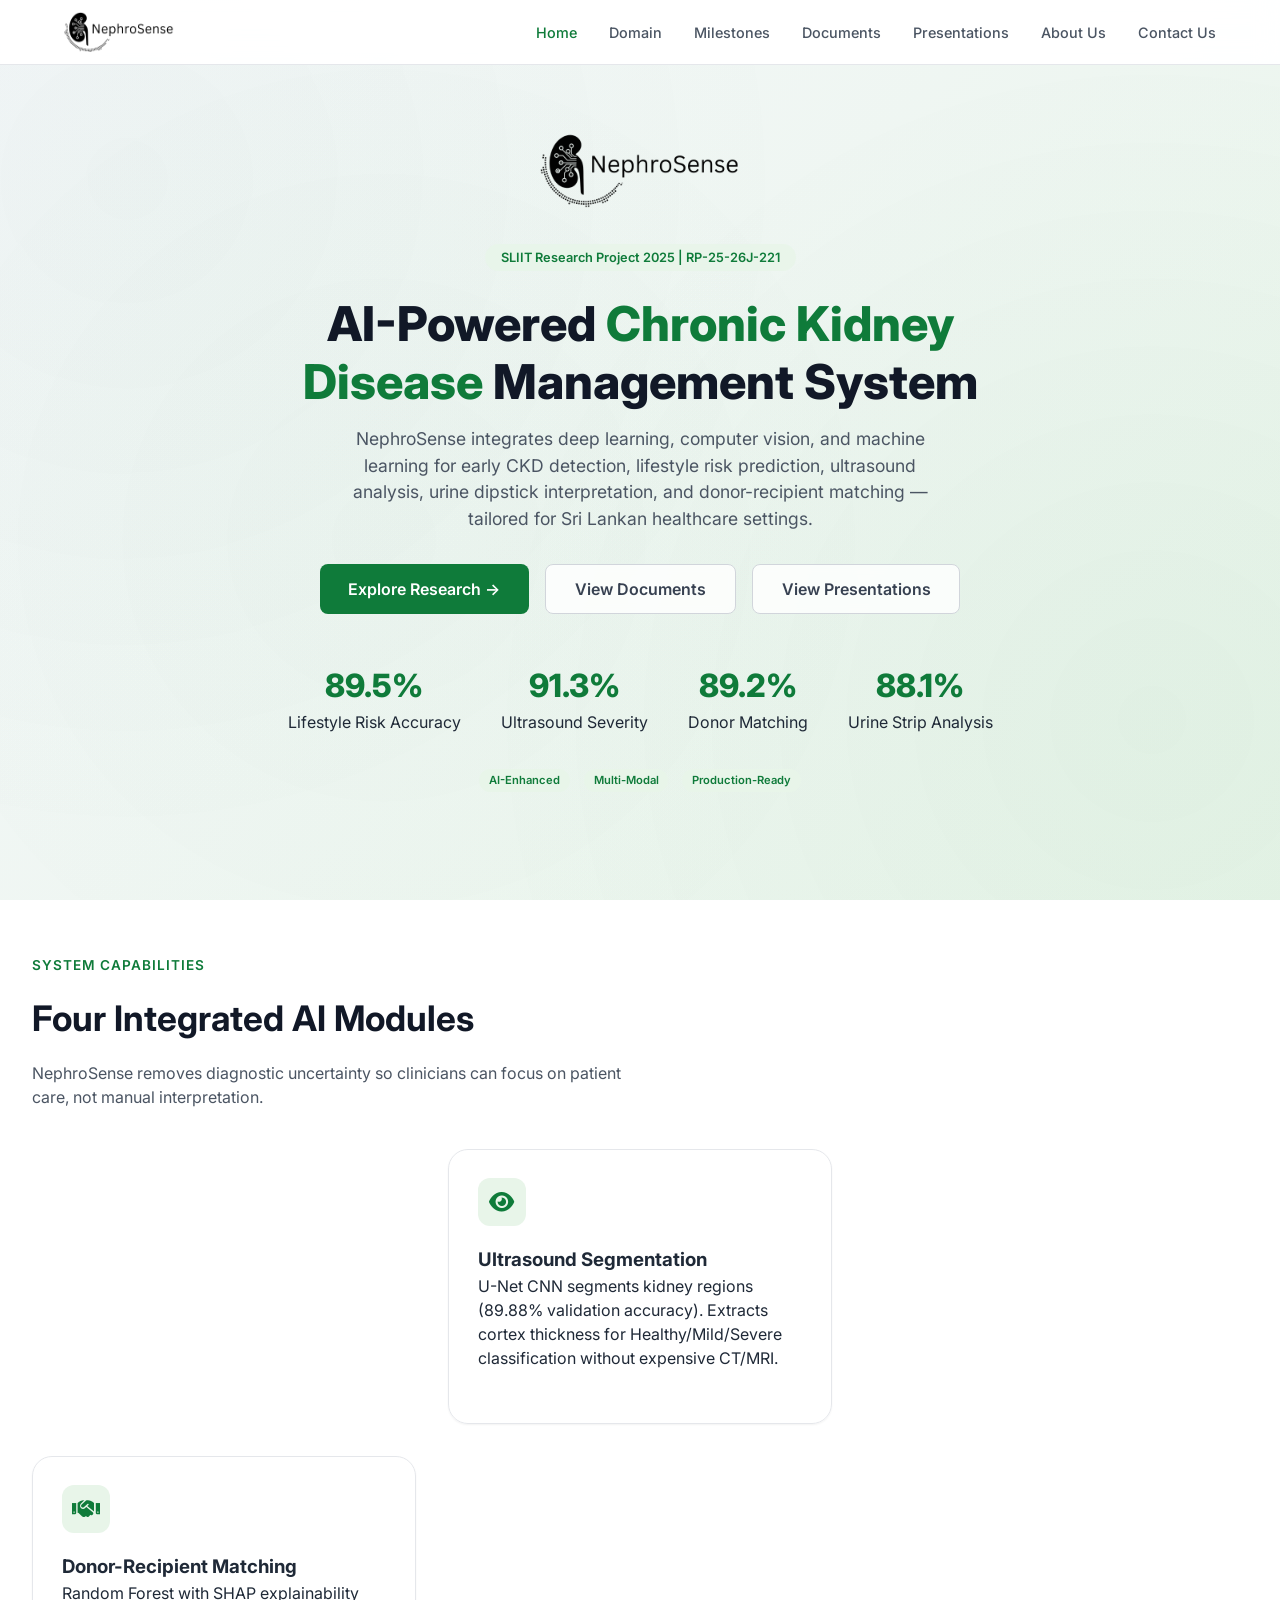
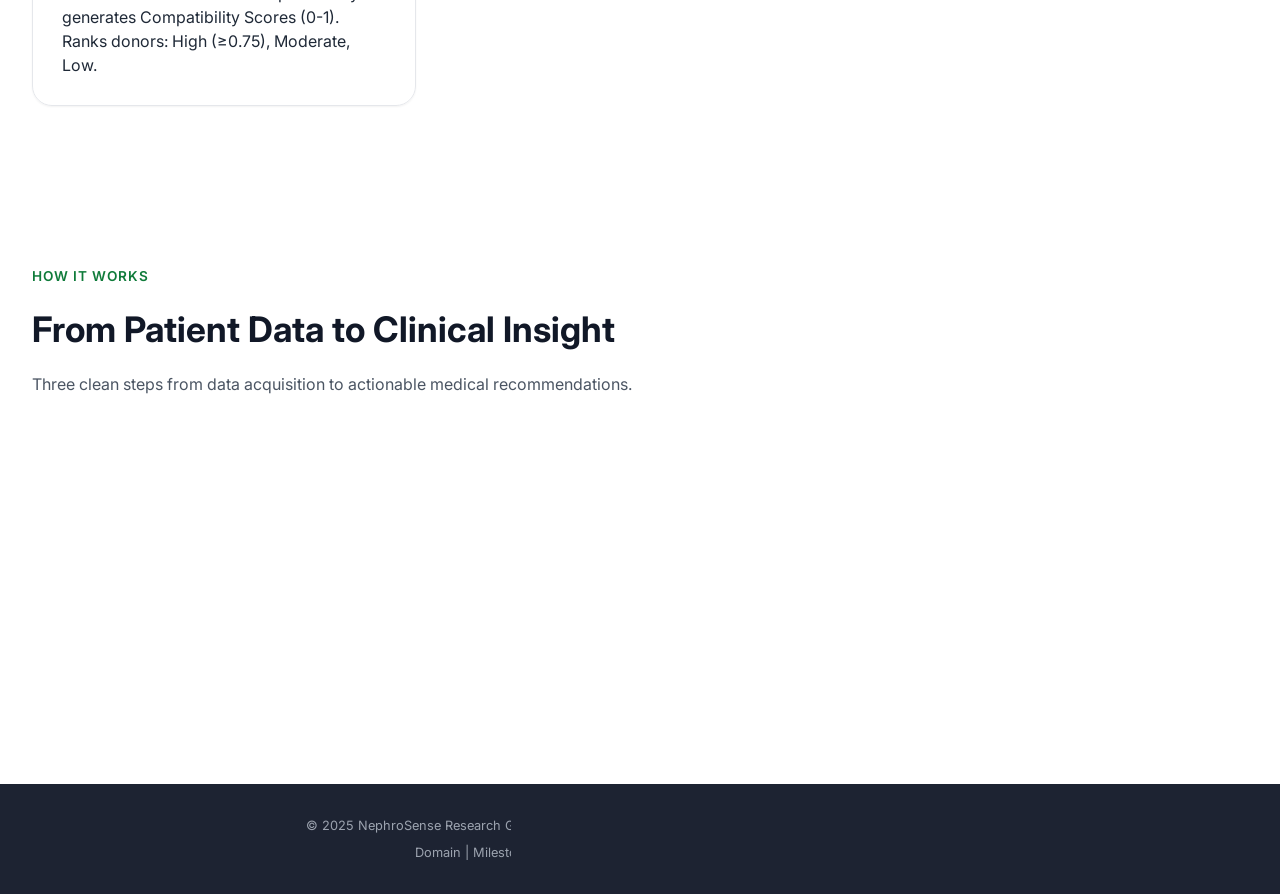
==== commit cb1d6caf: "add mobile responsive" ====
--- a/index.html
+++ b/index.html
@@ -2,7 +2,7 @@
 <html lang="en">
 <head>
   <meta charset="UTF-8">
-  <meta name="viewport" content="width=device-width, initial-scale=1.0">
+  <meta name="viewport" content="width=device-width, initial-scale=1.0, viewport-fit=cover">
   <title>NephroSense | AI-Powered CKD Management System</title>
   <link href="https://fonts.googleapis.com/css2?family=Inter:opsz,wght@14..32,300;400;500;600;700;800&display=swap" rel="stylesheet">
   <link rel="stylesheet" href="https://cdnjs.cloudflare.com/ajax/libs/font-awesome/6.0.0-beta3/css/all.min.css">
@@ -12,7 +12,6 @@
 <nav>
   <a href="index.html" class="logo">
     <div class="logo-icon">
-      <!-- REPLACE 'nephrosense-logo.png' WITH YOUR ACTUAL LOGO FILE PATH -->
       <img src="src/logo.png" alt="NephroSense Logo" class="logo-img" onerror="this.parentElement.classList.add('fallback'); this.parentElement.innerHTML='N'">
     </div>
   </a>
@@ -32,7 +31,6 @@
   <section class="hero">
     <div class="container">
       <div class="hero-logo">
-        <!-- REPLACE 'nephrosense-logo.png' WITH YOUR ACTUAL LOGO FILE PATH -->
         <img src="src/logo.png" alt="NephroSense Logo" class="hero-logo-img" onerror="this.style.display='none'">
       </div>
       <div class="hero-badge">SLIIT Research Project 2025 | RP-25-26J-221</div>
@@ -43,8 +41,6 @@
         <a href="documents.html" class="btn-outline">View Documents</a>
         <a href="presentations.html" class="btn-outline">View Presentations</a>
       </div>
-
-    
 
       <!-- Stats -->
       <div class="hero-stats">
@@ -64,7 +60,7 @@
   </section>
 
   <!-- Features Section -->
-  <section style="background: var(--gray-50);">
+  <section style="background: transparent;">
     <div class="container">
       <div class="section-label">System Capabilities</div>
       <h2 class="section-title">Four Integrated AI Modules</h2>
@@ -99,35 +95,6 @@
 </footer>
 
 <script>
-  // Countdown timer (set target date to August 30, 2025 as example - adjust as needed)
-  function updateCountdown() {
-    const target = new Date(2025, 7, 30, 23, 59, 59); // August 30, 2025
-    const now = new Date();
-    const diff = target - now;
-
-    if (diff <= 0) {
-      document.getElementById('days').innerText = '0';
-      document.getElementById('hours').innerText = '0';
-      document.getElementById('minutes').innerText = '0';
-      document.getElementById('seconds').innerText = '0';
-      return;
-    }
-
-    const days = Math.floor(diff / (1000 * 60 * 60 * 24));
-    const hours = Math.floor((diff % (86400000)) / (3600000));
-    const minutes = Math.floor((diff % 3600000) / 60000);
-    const seconds = Math.floor((diff % 60000) / 1000);
-
-    document.getElementById('days').innerText = days;
-    document.getElementById('hours').innerText = hours;
-    document.getElementById('minutes').innerText = minutes;
-    document.getElementById('seconds').innerText = seconds;
-  }
-
-  updateCountdown();
-  setInterval(updateCountdown, 1000);
-
-  // Mobile menu toggle
   const menuToggle = document.getElementById('menuToggle');
   const navLinks = document.getElementById('navLinks');
   if (menuToggle) {
--- a/style.css
+++ b/style.css
@@ -1,452 +1,947 @@
-/* style.css - White & Green Theme with Logo Image Support */
+/* style.css - White & Green Theme with Logo Image Support & Animations */
 * {
-    margin: 0;
-    padding: 0;
-    box-sizing: border-box;
-  }
-  
-  :root {
-    --white: #ffffff;
-    --off-white: #f8fafc;
-    --green-primary: #0f7b3a;
-    --green-dark: #0a5c2c;
-    --green-light: #e8f5e9;
-    --green-soft: #d0ebd3;
-    --gray-50: #f9fafb;
-    --gray-100: #f3f4f6;
-    --gray-200: #e5e7eb;
-    --gray-300: #d1d5db;
-    --gray-400: #9ca3af;
-    --gray-500: #6b7280;
-    --gray-600: #4b5563;
-    --gray-700: #374151;
-    --gray-800: #1f2937;
-    --gray-900: #111827;
-    --shadow-sm: 0 1px 2px 0 rgb(0 0 0 / 0.05);
-    --shadow-md: 0 4px 6px -1px rgb(0 0 0 / 0.1);
-    --shadow-lg: 0 10px 15px -3px rgb(0 0 0 / 0.1);
-  }
-  
-  body {
-    font-family: 'Inter', sans-serif;
-    background-color: var(--white);
-    color: var(--gray-800);
-    line-height: 1.5;
-  }
-  
-  /* Navigation */
-  nav {
+  margin: 0;
+  padding: 0;
+  box-sizing: border-box;
+}
+
+:root {
+  --white: #ffffff;
+  --off-white: #f8fafc;
+  --green-primary: #0f7b3a;
+  --green-dark: #0a5c2c;
+  --green-light: #e8f5e9;
+  --green-soft: #d0ebd3;
+  --gray-50: #f9fafb;
+  --gray-100: #f3f4f6;
+  --gray-200: #e5e7eb;
+  --gray-300: #d1d5db;
+  --gray-400: #9ca3af;
+  --gray-500: #6b7280;
+  --gray-600: #4b5563;
+  --gray-700: #374151;
+  --gray-800: #1f2937;
+  --gray-900: #111827;
+  --shadow-sm: 0 1px 2px 0 rgb(0 0 0 / 0.05);
+  --shadow-md: 0 4px 6px -1px rgb(0 0 0 / 0.1);
+  --shadow-lg: 0 10px 15px -3px rgb(0 0 0 / 0.1);
+}
+
+body {
+  font-family: 'Inter', sans-serif;
+  background: linear-gradient(135deg, #f5f7fa 0%, #e8f5e9 100%);
+  background-attachment: fixed;
+  color: var(--gray-800);
+  line-height: 1.5;
+  position: relative;
+  min-height: 100vh;
+}
+
+/* Animated Background Particles */
+body::before {
+  content: '';
+  position: fixed;
+  top: 0;
+  left: 0;
+  width: 100%;
+  height: 100%;
+  pointer-events: none;
+  z-index: 0;
+  background-image: 
+    radial-gradient(circle at 10% 20%, rgba(15, 123, 58, 0.03) 0%, transparent 50%),
+    radial-gradient(circle at 90% 80%, rgba(15, 123, 58, 0.04) 0%, transparent 50%),
+    radial-gradient(circle at 30% 60%, rgba(15, 123, 58, 0.02) 0%, transparent 50%);
+  animation: bgPulse 8s ease-in-out infinite;
+}
+
+@keyframes bgPulse {
+  0%, 100% { opacity: 0.5; }
+  50% { opacity: 1; }
+}
+
+/* Subtle floating animation for main content */
+main {
+  position: relative;
+  z-index: 1;
+  animation: fadeInUp 0.8s ease-out;
+}
+
+@keyframes fadeInUp {
+  from {
+    opacity: 0;
+    transform: translateY(20px);
+  }
+  to {
+    opacity: 1;
+    transform: translateY(0);
+  }
+}
+
+/* Navigation */
+nav {
+  position: fixed;
+  top: 0;
+  left: 0;
+  width: 100%;
+  background: rgba(255, 255, 255, 0.95);
+  backdrop-filter: blur(12px);
+  border-bottom: 1px solid var(--gray-200);
+  z-index: 100;
+  padding: 0.75rem 5%;
+  display: flex;
+  align-items: center;
+  justify-content: space-between;
+}
+
+.logo {
+  display: flex;
+  align-items: center;
+  gap: 12px;
+  text-decoration: none;
+}
+
+/* Logo Image Styles */
+.logo-icon {
+  width: 110px;
+  height: 40px;
+  border-radius: 12px;
+  display: flex;
+  align-items: center;
+  justify-content: center;
+  overflow: hidden;
+}
+
+.logo-img {
+  width: 100%;
+  height: 100%;
+  object-fit: cover;
+  border-radius: 12px;
+}
+
+/* Fallback icon when no image */
+.logo-icon.fallback {
+  background: linear-gradient(135deg, var(--green-primary), var(--green-dark));
+  color: white;
+  font-weight: 800;
+  font-size: 1.2rem;
+}
+
+.logo-text {
+  font-weight: 700;
+  font-size: 1.3rem;
+  color: var(--gray-900);
+}
+
+.logo-text span {
+  color: var(--green-primary);
+}
+
+/* Hero Centered Logo */
+.hero-logo {
+  display: flex;
+  justify-content: center;
+  margin-bottom: 1.5rem;
+}
+
+.hero-logo-img {
+  width: 200px;
+  height: 100px;
+  object-fit: contain;
+  border-radius: 20px;
+  transition: transform 0.3s;
+}
+
+.hero-logo-img:hover {
+  transform: scale(1.05);
+}
+
+.nav-links {
+  display: flex;
+  gap: 2rem;
+  list-style: none;
+}
+
+.nav-links a {
+  text-decoration: none;
+  font-weight: 500;
+  color: var(--gray-600);
+  transition: color 0.2s;
+  font-size: 0.9rem;
+}
+
+.nav-links a:hover,
+.nav-links a.active {
+  color: var(--green-primary);
+}
+
+.menu-toggle {
+  display: none;
+  background: none;
+  border: none;
+  font-size: 1.5rem;
+  color: var(--gray-700);
+  cursor: pointer;
+}
+
+/* Buttons */
+.btn-primary {
+  background: var(--green-primary);
+  color: white;
+  padding: 0.75rem 1.8rem;
+  border-radius: 8px;
+  font-weight: 600;
+  text-decoration: none;
+  display: inline-flex;
+  align-items: center;
+  gap: 8px;
+  transition: all 0.2s;
+  border: none;
+  cursor: pointer;
+}
+
+.btn-primary:hover {
+  background: var(--green-dark);
+  transform: translateY(-2px);
+}
+
+.btn-outline {
+  border: 1px solid var(--gray-300);
+  background: rgba(255, 255, 255, 0.8);
+  backdrop-filter: blur(4px);
+  padding: 0.75rem 1.8rem;
+  border-radius: 8px;
+  font-weight: 600;
+  color: var(--gray-700);
+  text-decoration: none;
+  display: inline-flex;
+  align-items: center;
+  gap: 8px;
+  transition: all 0.2s;
+}
+
+.btn-outline:hover {
+  border-color: var(--green-primary);
+  color: var(--green-primary);
+  background: rgba(255, 255, 255, 0.95);
+  transform: translateY(-2px);
+}
+
+/* Container */
+.container {
+  max-width: 1280px;
+  margin: 0 auto;
+  padding: 0 2rem;
+}
+
+section {
+  padding: 5rem 0;
+}
+
+.section-label {
+  font-size: 0.85rem;
+  font-weight: 600;
+  text-transform: uppercase;
+  letter-spacing: 1px;
+  color: var(--green-primary);
+  margin-bottom: 1rem;
+}
+
+.section-title {
+  font-size: 2.2rem;
+  font-weight: 700;
+  color: var(--gray-900);
+  margin-bottom: 1rem;
+}
+
+.section-desc {
+  color: var(--gray-600);
+  max-width: 600px;
+  margin-bottom: 2.5rem;
+}
+
+/* Cards with subtle animation */
+.feature-card,
+.domain-card,
+.team-card,
+.doc-card,
+.pres-card,
+.contact-info,
+.contact-form,
+.research-content {
+  background: rgba(255, 255, 255, 0.95);
+  backdrop-filter: blur(2px);
+  border: 1px solid var(--gray-200);
+  border-radius: 20px;
+  padding: 1.8rem;
+  transition: all 0.3s ease;
+  box-shadow: var(--shadow-sm);
+}
+
+.feature-card:hover,
+.domain-card:hover,
+.team-card:hover,
+.doc-card:hover,
+.pres-card:hover {
+  transform: translateY(-4px);
+  box-shadow: var(--shadow-lg);
+  border-color: var(--green-primary);
+  background: rgba(255, 255, 255, 1);
+}
+
+.features-grid,
+.domain-grid,
+.team-grid,
+.doc-grid,
+.pres-grid {
+  display: grid;
+  grid-template-columns: repeat(auto-fit, minmax(300px, 1fr));
+  gap: 2rem;
+  margin-top: 1rem;
+}
+
+.card-icon {
+  width: 48px;
+  height: 48px;
+  background: var(--green-light);
+  border-radius: 12px;
+  display: flex;
+  align-items: center;
+  justify-content: center;
+  margin-bottom: 1.2rem;
+  font-size: 1.4rem;
+  color: var(--green-primary);
+}
+
+/* Hero */
+.hero {
+  padding-top: 120px;
+  text-align: center;
+}
+
+.hero-badge {
+  display: inline-block;
+  background: rgba(232, 245, 233, 0.9);
+  backdrop-filter: blur(4px);
+  color: var(--green-primary);
+  padding: 0.25rem 1rem;
+  border-radius: 20px;
+  font-size: 0.8rem;
+  font-weight: 600;
+  margin-bottom: 1.5rem;
+}
+
+.hero-title {
+  font-size: 3rem;
+  font-weight: 800;
+  color: var(--gray-900);
+  max-width: 800px;
+  margin: 0 auto 1rem;
+  line-height: 1.2;
+}
+
+.hero-title span {
+  color: var(--green-primary);
+}
+
+.hero-subtitle {
+  font-size: 1.1rem;
+  color: var(--gray-600);
+  max-width: 600px;
+  margin: 0 auto 2rem;
+}
+
+.hero-stats {
+  display: flex;
+  justify-content: center;
+  gap: 2.5rem;
+  margin-top: 3rem;
+  flex-wrap: wrap;
+}
+
+.stat-number {
+  font-size: 2rem;
+  font-weight: 800;
+  color: var(--green-primary);
+}
+
+/* Countdown */
+.countdown-grid {
+  display: flex;
+  justify-content: center;
+  gap: 2rem;
+  margin: 2rem 0;
+}
+
+.countdown-item {
+  text-align: center;
+  background: rgba(243, 244, 246, 0.9);
+  backdrop-filter: blur(4px);
+  padding: 1rem;
+  border-radius: 12px;
+  min-width: 80px;
+}
+
+.countdown-number {
+  font-size: 2rem;
+  font-weight: 800;
+  color: var(--green-primary);
+}
+
+/* Steps */
+.steps-grid {
+  display: grid;
+  grid-template-columns: repeat(auto-fit, minmax(260px, 1fr));
+  gap: 2rem;
+  margin-top: 2rem;
+}
+
+.step-card {
+  text-align: center;
+  padding: 2rem;
+  background: rgba(255, 255, 255, 0.9);
+  backdrop-filter: blur(4px);
+  border-radius: 20px;
+  transition: all 0.3s ease;
+}
+
+.step-card:hover {
+  transform: translateY(-4px);
+  background: white;
+  box-shadow: var(--shadow-lg);
+}
+
+.step-number {
+  width: 56px;
+  height: 56px;
+  background: var(--green-light);
+  color: var(--green-primary);
+  font-size: 1.5rem;
+  font-weight: 700;
+  border-radius: 28px;
+  display: flex;
+  align-items: center;
+  justify-content: center;
+  margin: 0 auto 1rem;
+}
+
+/* Team Photo Upload */
+.team-photo {
+  width: 120px;
+  height: 120px;
+  border-radius: 50%;
+  object-fit: cover;
+  margin: 0 auto 1rem;
+  border: 3px solid var(--green-primary);
+  cursor: pointer;
+  background: var(--gray-100);
+  transition: transform 0.3s ease, box-shadow 0.3s ease;
+}
+
+.team-photo:hover {
+  transform: scale(1.05);
+  box-shadow: 0 4px 15px rgba(15, 123, 58, 0.3);
+}
+
+.team-role {
+  font-size: 0.85rem;
+  color: var(--green-primary);
+  font-weight: 600;
+  margin: 0.25rem 0;
+}
+
+.team-email {
+  font-size: 0.7rem;
+  color: var(--gray-500);
+  word-break: break-all;
+}
+
+.institution-info {
+  background: rgba(232, 245, 233, 0.9);
+  backdrop-filter: blur(4px);
+  padding: 1.5rem;
+  border-radius: 20px;
+  margin-top: 2rem;
+  text-align: center;
+}
+
+.drive-link,
+.pres-link {
+  display: inline-block;
+  margin-top: 0.8rem;
+  font-size: 0.75rem;
+  color: var(--green-primary);
+  cursor: pointer;
+  text-decoration: underline;
+  background: none;
+  border: none;
+}
+
+.accuracy-badge {
+  background: var(--green-light);
+  color: var(--green-primary);
+  padding: 0.2rem 0.6rem;
+  border-radius: 20px;
+  font-size: 0.7rem;
+  font-weight: 600;
+  display: inline-block;
+  margin: 0.2rem;
+}
+
+/* Contact Page Styles */
+.contact-grid {
+  display: grid;
+  grid-template-columns: 1fr 1fr;
+  gap: 3rem;
+  margin-top: 2rem;
+}
+
+.contact-info,
+.contact-form {
+  background: rgba(255, 255, 255, 0.95);
+  backdrop-filter: blur(2px);
+  border: 1px solid var(--gray-200);
+  border-radius: 20px;
+  padding: 2rem;
+}
+
+.contact-detail {
+  display: flex;
+  align-items: center;
+  gap: 1rem;
+  margin-bottom: 1.5rem;
+}
+
+.contact-icon {
+  width: 40px;
+  height: 40px;
+  background: var(--green-light);
+  border-radius: 10px;
+  display: flex;
+  align-items: center;
+  justify-content: center;
+  color: var(--green-primary);
+}
+
+.form-group {
+  margin-bottom: 1.2rem;
+}
+
+.form-group label {
+  display: block;
+  font-size: 0.8rem;
+  font-weight: 600;
+  margin-bottom: 0.3rem;
+  color: var(--gray-700);
+}
+
+.form-group input,
+.form-group select,
+.form-group textarea {
+  width: 100%;
+  padding: 0.75rem;
+  border: 1px solid var(--gray-200);
+  border-radius: 8px;
+  font-family: inherit;
+  background: white;
+}
+
+.form-group input:focus,
+.form-group select:focus,
+.form-group textarea:focus {
+  outline: none;
+  border-color: var(--green-primary);
+}
+
+/* Timeline Styles */
+.milestone-stats {
+  display: flex;
+  justify-content: center;
+  gap: 3rem;
+  margin-bottom: 3rem;
+  flex-wrap: wrap;
+}
+
+.stat-card {
+  text-align: center;
+  background: rgba(232, 245, 233, 0.9);
+  backdrop-filter: blur(4px);
+  padding: 1.5rem;
+  border-radius: 20px;
+  min-width: 150px;
+}
+
+.stat-card .number {
+  font-size: 2.5rem;
+  font-weight: 800;
+  color: var(--green-primary);
+}
+
+.timeline-list {
+  display: flex;
+  flex-direction: column;
+  gap: 1.5rem;
+}
+
+.timeline-entry {
+  background: rgba(255, 255, 255, 0.95);
+  backdrop-filter: blur(2px);
+  border: 1px solid var(--gray-200);
+  border-radius: 16px;
+  padding: 1.5rem;
+  display: flex;
+  justify-content: space-between;
+  align-items: center;
+  flex-wrap: wrap;
+  transition: all 0.3s ease;
+}
+
+.timeline-entry:hover {
+  transform: translateX(4px);
+  border-color: var(--green-primary);
+}
+
+.timeline-date {
+  color: var(--gray-500);
+  font-size: 0.85rem;
+}
+
+.timeline-score {
+  font-weight: 700;
+  font-size: 1.2rem;
+}
+
+.status-badge {
+  padding: 0.25rem 0.75rem;
+  border-radius: 20px;
+  font-size: 0.75rem;
+  font-weight: 600;
+}
+
+.status-completed {
+  background: var(--green-light);
+  color: var(--green-primary);
+}
+
+.status-upcoming {
+  background: var(--gray-200);
+  color: var(--gray-600);
+}
+
+/* Research Content Table */
+.gap-table {
+  width: 100%;
+  border-collapse: collapse;
+  margin: 1rem 0;
+  background: white;
+  border-radius: 12px;
+  overflow: hidden;
+}
+
+.gap-table th,
+.gap-table td {
+  border: 1px solid var(--gray-200);
+  padding: 0.75rem;
+  text-align: left;
+  vertical-align: top;
+}
+
+.gap-table th {
+  background: var(--green-light);
+  color: var(--green-primary);
+}
+
+.tech-stack {
+  display: flex;
+  flex-wrap: wrap;
+  gap: 0.5rem;
+  margin-top: 1rem;
+}
+
+.tech-item {
+  background: var(--green-light);
+  padding: 0.3rem 0.8rem;
+  border-radius: 20px;
+  font-size: 0.8rem;
+  color: var(--green-primary);
+}
+
+/* Presentation Styles */
+.pres-search {
+  margin-bottom: 2rem;
+}
+
+.pres-search input {
+  width: 100%;
+  max-width: 400px;
+  padding: 0.75rem 1rem;
+  border: 1px solid var(--gray-200);
+  border-radius: 40px;
+  background: white;
+}
+
+.pres-type {
+  display: inline-block;
+  padding: 0.2rem 0.6rem;
+  border-radius: 12px;
+  font-size: 0.7rem;
+  font-weight: 600;
+  margin-bottom: 0.5rem;
+}
+
+.pres-type.proposal { background: #e8f5e9; color: #0f7b3a; }
+.pres-type.progress { background: #e3f2fd; color: #1565c0; }
+.pres-type.final { background: #fff3e0; color: #e65100; }
+
+/* Document Styles */
+.search-bar {
+  margin-bottom: 2rem;
+}
+
+.search-bar input {
+  width: 100%;
+  max-width: 400px;
+  padding: 0.75rem 1rem;
+  border: 1px solid var(--gray-200);
+  border-radius: 40px;
+  font-size: 0.9rem;
+  background: white;
+}
+
+.doc-meta {
+  font-size: 0.75rem;
+  color: var(--gray-500);
+  margin-top: 0.5rem;
+}
+
+.doc-actions {
+  margin-top: 0.8rem;
+  display: flex;
+  gap: 0.8rem;
+}
+
+.doc-action-btn {
+  background: none;
+  border: 1px solid var(--gray-300);
+  padding: 0.2rem 0.8rem;
+  border-radius: 20px;
+  font-size: 0.7rem;
+  cursor: pointer;
+  transition: 0.2s;
+}
+
+.doc-action-btn:hover {
+  background: var(--green-light);
+  border-color: var(--green-primary);
+  color: var(--green-primary);
+}
+
+.available-count {
+  background: var(--green-light);
+  display: inline-block;
+  padding: 0.2rem 0.8rem;
+  border-radius: 20px;
+  font-size: 0.8rem;
+  margin-bottom: 1rem;
+}
+
+/* Footer */
+footer {
+  background: rgba(17, 24, 39, 0.95);
+  backdrop-filter: blur(4px);
+  color: var(--gray-400);
+  text-align: center;
+  padding: 2rem;
+  font-size: 0.8rem;
+  margin-top: 2rem;
+  position: relative;
+  z-index: 1;
+}
+
+/* Responsive */
+@media (max-width: 768px) {
+  .menu-toggle {
+    display: block;
+  }
+
+  .nav-links {
     position: fixed;
-    top: 0;
+    top: 65px;
+    left: -100%;
+    width: 80%;
+    height: calc(100vh - 65px);
+    background: rgba(255, 255, 255, 0.98);
+    backdrop-filter: blur(12px);
+    flex-direction: column;
+    align-items: center;
+    padding: 2rem;
+    transition: left 0.3s ease;
+    box-shadow: var(--shadow-lg);
+    border-right: 1px solid var(--gray-200);
+    gap: 1.5rem;
+  }
+
+  .nav-links.open {
     left: 0;
+  }
+
+  .nav-links li {
     width: 100%;
-    background: rgba(255, 255, 255, 0.98);
-    backdrop-filter: blur(10px);
-    border-bottom: 1px solid var(--gray-200);
-    z-index: 100;
-    padding: 0.75rem 5%;
-    display: flex;
-    align-items: center;
-    justify-content: space-between;
-  }
-  
-  .logo {
-    display: flex;
-    align-items: center;
-    gap: 12px;
-    text-decoration: none;
-  }
-  
-  /* Logo Image Styles */
-  .logo-icon {
-    width: 110px;
-    height: 40px;
-    border-radius: 12px;
-    display: flex;
-    align-items: center;
-    justify-content: center;
-    overflow: hidden;
-  }
-  
-  .logo-img {
-    width: 100%;
-    height: 100%;
-    object-fit: cover;
-    border-radius: 12px;
-  }
-  
-  /* Fallback icon when no image */
-  .logo-icon.fallback {
-    background: linear-gradient(135deg, var(--green-primary), var(--green-dark));
-    color: white;
-    font-weight: 800;
-    font-size: 1.2rem;
-  }
-  
-  .logo-text {
-    font-weight: 700;
-    font-size: 1.3rem;
-    color: var(--gray-900);
-  }
-  
-  .logo-text span {
-    color: var(--green-primary);
-  }
-  
-  /* Hero Centered Logo */
-  .hero-logo {
-    display: flex;
-    justify-content: center;
-    margin-bottom: 1.5rem;
+    text-align: center;
+  }
+
+  .nav-links a {
+    display: block;
+    padding: 0.75rem;
+    font-size: 1.1rem;
+  }
+
+  .hero-title {
+    font-size: 2rem;
+  }
+
+  .section-title {
+    font-size: 1.6rem;
+  }
+
+  .countdown-grid {
+    flex-wrap: wrap;
+    gap: 1rem;
   }
   
   .hero-logo-img {
-    width: 200px;
-    height: 100px;
-    object-fit: contain;
-    border-radius: 20px;
-    transition: transform 0.3s;
-  }
-  
-  .hero-logo-img:hover {
-    transform: scale(1.05);
-  }
-  
-  /* Rest of your existing styles remain the same */
-  .nav-links {
-    display: flex;
-    gap: 2rem;
-    list-style: none;
-  }
-  
-  .nav-links a {
-    text-decoration: none;
-    font-weight: 500;
-    color: var(--gray-600);
-    transition: color 0.2s;
-    font-size: 0.9rem;
-  }
-  
-  .nav-links a:hover,
-  .nav-links a.active {
-    color: var(--green-primary);
-  }
-  
-  .menu-toggle {
-    display: none;
-    background: none;
-    border: none;
+    width: 70px;
+    height: 70px;
+  }
+
+  .hero-stats {
+    gap: 1.5rem;
+  }
+
+  .stat-number {
     font-size: 1.5rem;
-    color: var(--gray-700);
-    cursor: pointer;
-  }
-  
-  /* Buttons */
-  .btn-primary {
-    background: var(--green-primary);
-    color: white;
-    padding: 0.75rem 1.8rem;
-    border-radius: 8px;
-    font-weight: 600;
-    text-decoration: none;
-    display: inline-flex;
-    align-items: center;
-    gap: 8px;
-    transition: all 0.2s;
-    border: none;
-    cursor: pointer;
-  }
-  
-  .btn-primary:hover {
-    background: var(--green-dark);
-    transform: translateY(-2px);
-  }
-  
-  .btn-outline {
-    border: 1px solid var(--gray-300);
-    background: transparent;
-    padding: 0.75rem 1.8rem;
-    border-radius: 8px;
-    font-weight: 600;
-    color: var(--gray-700);
-    text-decoration: none;
-    display: inline-flex;
-    align-items: center;
-    gap: 8px;
-    transition: all 0.2s;
-  }
-  
-  .btn-outline:hover {
-    border-color: var(--green-primary);
-    color: var(--green-primary);
-  }
-  
-  /* Container */
-  .container {
-    max-width: 1280px;
-    margin: 0 auto;
-    padding: 0 2rem;
-  }
-  
-  section {
-    padding: 5rem 0;
-  }
-  
-  .section-label {
-    font-size: 0.85rem;
-    font-weight: 600;
-    text-transform: uppercase;
-    letter-spacing: 1px;
-    color: var(--green-primary);
-    margin-bottom: 1rem;
-  }
-  
-  .section-title {
-    font-size: 2.2rem;
-    font-weight: 700;
-    color: var(--gray-900);
-    margin-bottom: 1rem;
-  }
-  
-  .section-desc {
-    color: var(--gray-600);
-    max-width: 600px;
-    margin-bottom: 2.5rem;
-  }
-  
-  /* Cards */
+  }
+
   .features-grid,
   .domain-grid,
   .team-grid,
   .doc-grid,
   .pres-grid {
-    display: grid;
-    grid-template-columns: repeat(auto-fit, minmax(300px, 1fr));
-    gap: 2rem;
-    margin-top: 1rem;
-  }
-  
+    grid-template-columns: 1fr;
+    gap: 1.5rem;
+  }
+
+  .steps-grid {
+    grid-template-columns: 1fr;
+    gap: 1.5rem;
+  }
+
+  .contact-grid {
+    grid-template-columns: 1fr;
+    gap: 1.5rem;
+  }
+
+  .timeline-entry {
+    flex-direction: column;
+    text-align: center;
+    gap: 0.75rem;
+  }
+
+  .container {
+    padding: 0 1rem;
+  }
+
+  section {
+    padding: 3rem 0;
+  }
+
+  .hero {
+    padding-top: 100px;
+  }
+
+  .hero-title {
+    font-size: 1.8rem;
+  }
+
+  .hero-subtitle {
+    font-size: 1rem;
+    padding: 0 1rem;
+  }
+
+  .btn-primary,
+  .btn-outline {
+    padding: 0.6rem 1.2rem;
+    font-size: 0.9rem;
+  }
+
+  .team-photo {
+    width: 100px;
+    height: 100px;
+  }
+
+  .gap-table {
+    font-size: 0.8rem;
+  }
+
+  .gap-table th,
+  .gap-table td {
+    padding: 0.5rem;
+  }
+
+  .milestone-stats {
+    gap: 1rem;
+  }
+
+  .stat-card {
+    min-width: 120px;
+    padding: 1rem;
+  }
+
+  .stat-card .number {
+    font-size: 1.8rem;
+  }
+}
+
+@media (max-width: 480px) {
+  .hero-title {
+    font-size: 1.5rem;
+  }
+
+  .section-title {
+    font-size: 1.4rem;
+  }
+
+  .hero-stats {
+    flex-direction: column;
+    align-items: center;
+    gap: 1rem;
+  }
+
+  .countdown-item {
+    min-width: 60px;
+    padding: 0.75rem;
+  }
+
+  .countdown-number {
+    font-size: 1.5rem;
+  }
+
   .feature-card,
-  .domain-card,
   .team-card,
   .doc-card,
   .pres-card {
-    background: var(--white);
-    border: 1px solid var(--gray-200);
-    border-radius: 16px;
-    padding: 1.8rem;
-    transition: all 0.3s;
-    box-shadow: var(--shadow-sm);
-  }
-  
-  .feature-card:hover,
-  .domain-card:hover,
-  .team-card:hover,
-  .doc-card:hover,
-  .pres-card:hover {
-    transform: translateY(-4px);
-    box-shadow: var(--shadow-lg);
-    border-color: var(--green-soft);
-  }
-  
-  .card-icon {
-    width: 48px;
-    height: 48px;
-    background: var(--green-light);
-    border-radius: 12px;
-    display: flex;
-    align-items: center;
-    justify-content: center;
-    margin-bottom: 1.2rem;
-    font-size: 1.4rem;
-    color: var(--green-primary);
-  }
-  
-  /* Hero */
-  .hero {
-    padding-top: 120px;
-    text-align: center;
-  }
-  
-  .hero-badge {
-    display: inline-block;
-    background: var(--green-light);
-    color: var(--green-primary);
-    padding: 0.25rem 1rem;
-    border-radius: 20px;
-    font-size: 0.8rem;
-    font-weight: 600;
-    margin-bottom: 1.5rem;
-  }
-  
-  .hero-title {
-    font-size: 3rem;
-    font-weight: 800;
-    color: var(--gray-900);
-    max-width: 800px;
-    margin: 0 auto 1rem;
-    line-height: 1.2;
-  }
-  
-  .hero-title span {
-    color: var(--green-primary);
-  }
-  
-  .hero-subtitle {
-    font-size: 1.1rem;
-    color: var(--gray-600);
-    max-width: 600px;
-    margin: 0 auto 2rem;
-  }
-  
-  .hero-stats {
-    display: flex;
-    justify-content: center;
-    gap: 2.5rem;
-    margin-top: 3rem;
-    flex-wrap: wrap;
-  }
-  
-  .stat-number {
-    font-size: 2rem;
-    font-weight: 800;
-    color: var(--green-primary);
-  }
-  
-  /* Countdown */
-  .countdown-grid {
-    display: flex;
-    justify-content: center;
-    gap: 2rem;
-    margin: 2rem 0;
-  }
-  
-  .countdown-item {
-    text-align: center;
-    background: var(--gray-100);
-    padding: 1rem;
-    border-radius: 12px;
-    min-width: 80px;
-  }
-  
-  .countdown-number {
-    font-size: 2rem;
-    font-weight: 800;
-    color: var(--green-primary);
-  }
-  
-  /* Steps */
-  .steps-grid {
-    display: grid;
-    grid-template-columns: repeat(auto-fit, minmax(260px, 1fr));
-    gap: 2rem;
-    margin-top: 2rem;
-  }
-  
-  .step-card {
-    text-align: center;
-    padding: 2rem;
-  }
-  
-  .step-number {
-    width: 56px;
-    height: 56px;
-    background: var(--green-light);
-    color: var(--green-primary);
-    font-size: 1.5rem;
-    font-weight: 700;
-    border-radius: 28px;
-    display: flex;
-    align-items: center;
-    justify-content: center;
-    margin: 0 auto 1rem;
-  }
-  
-  /* Team Photo Upload */
-  .team-photo {
-    width: 100px;
-    height: 100px;
-    border-radius: 50%;
-    object-fit: cover;
-    margin: 0 auto 1rem;
-    border: 3px solid var(--green-primary);
-    cursor: pointer;
-    background: var(--gray-100);
-  }
-  
-  .drive-link,
-  .pres-link {
-    display: inline-block;
-    margin-top: 0.8rem;
-    font-size: 0.75rem;
-    color: var(--green-primary);
-    cursor: pointer;
-    text-decoration: underline;
-    background: none;
-    border: none;
-  }
-  
-  .accuracy-badge {
-    background: var(--green-light);
-    color: var(--green-primary);
-    padding: 0.2rem 0.6rem;
-    border-radius: 20px;
+    padding: 1.2rem;
+  }
+
+  .container {
+    padding: 0 0.75rem;
+  }
+
+  footer {
+    padding: 1.5rem;
     font-size: 0.7rem;
-    font-weight: 600;
-    display: inline-block;
-    margin: 0.2rem;
-  }
-  
-  /* Footer */
-  footer {
-    background: var(--gray-900);
-    color: var(--gray-400);
-    text-align: center;
-    padding: 2rem;
-    font-size: 0.8rem;
-    margin-top: 2rem;
-  }
-  
-  /* Responsive */
-  @media (max-width: 768px) {
-    .menu-toggle {
-      display: block;
-    }
-  
-    .nav-links {
-      position: fixed;
-      top: 65px;
-      left: -100%;
-      width: 70%;
-      height: calc(100vh - 65px);
-      background: white;
-      flex-direction: column;
-      align-items: center;
-      padding: 2rem;
-      transition: left 0.3s;
-      box-shadow: var(--shadow-lg);
-      border-right: 1px solid var(--gray-200);
-    }
-  
-    .nav-links.open {
-      left: 0;
-    }
-  
-    .hero-title {
-      font-size: 2rem;
-    }
-  
-    .section-title {
-      font-size: 1.8rem;
-    }
-  
-    .countdown-grid {
-      flex-wrap: wrap;
-      gap: 1rem;
-    }
-    
-    .hero-logo-img {
-      width: 70px;
-      height: 70px;
-    }
-  }+  }
+
+  footer p:last-child {
+    font-size: 0.65rem;
+  }
+}
